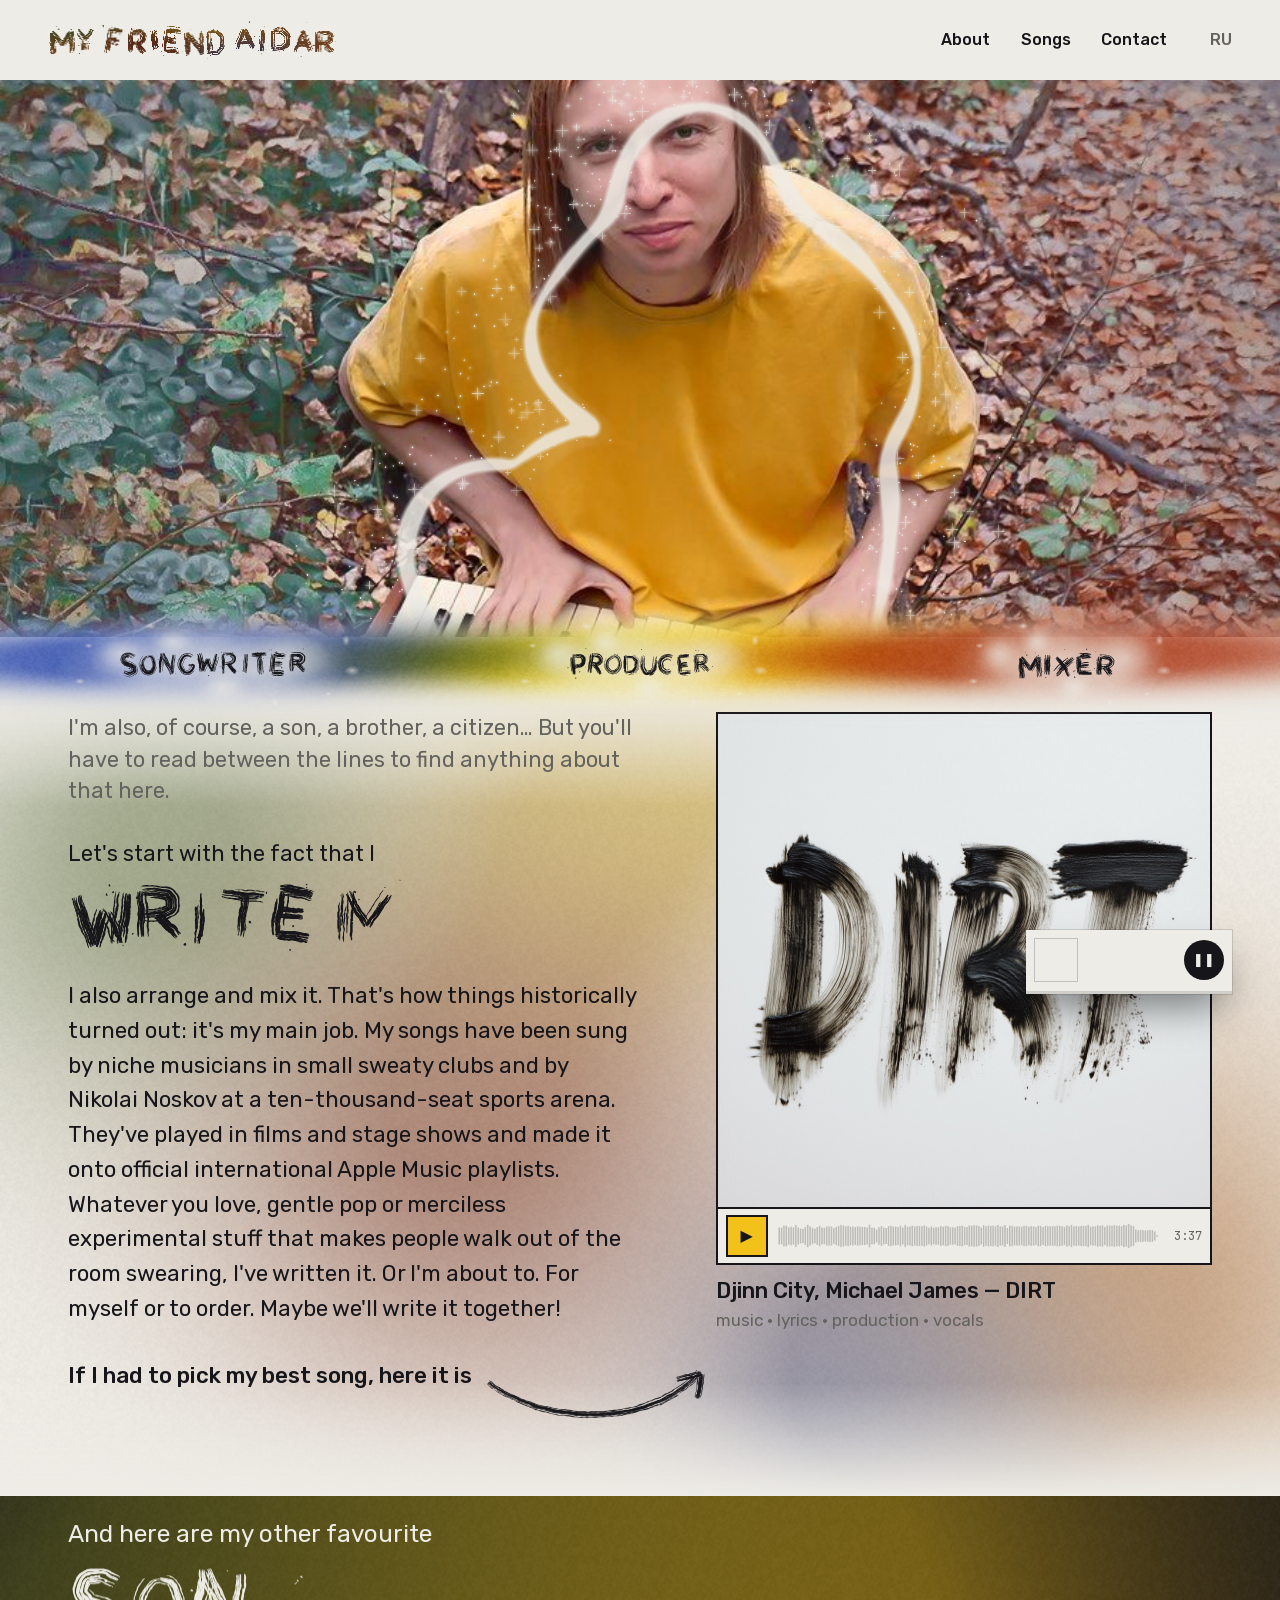
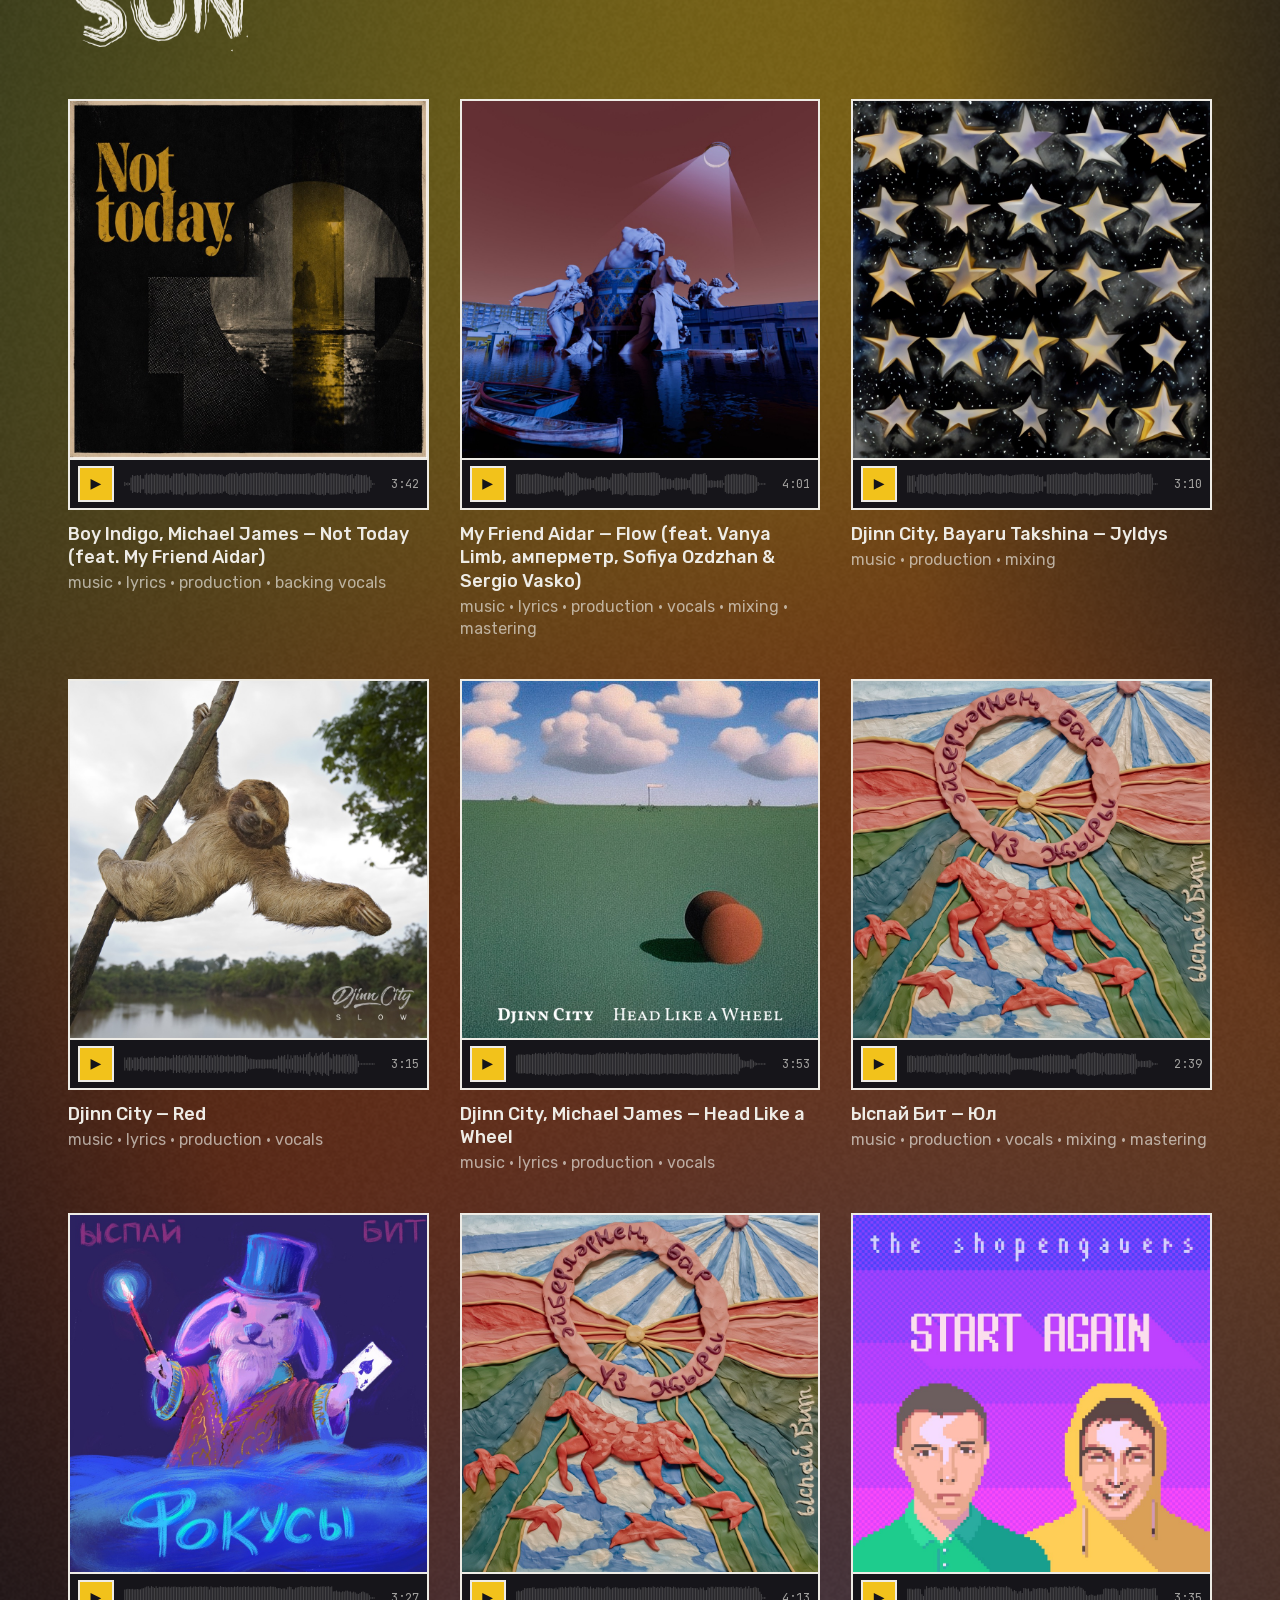
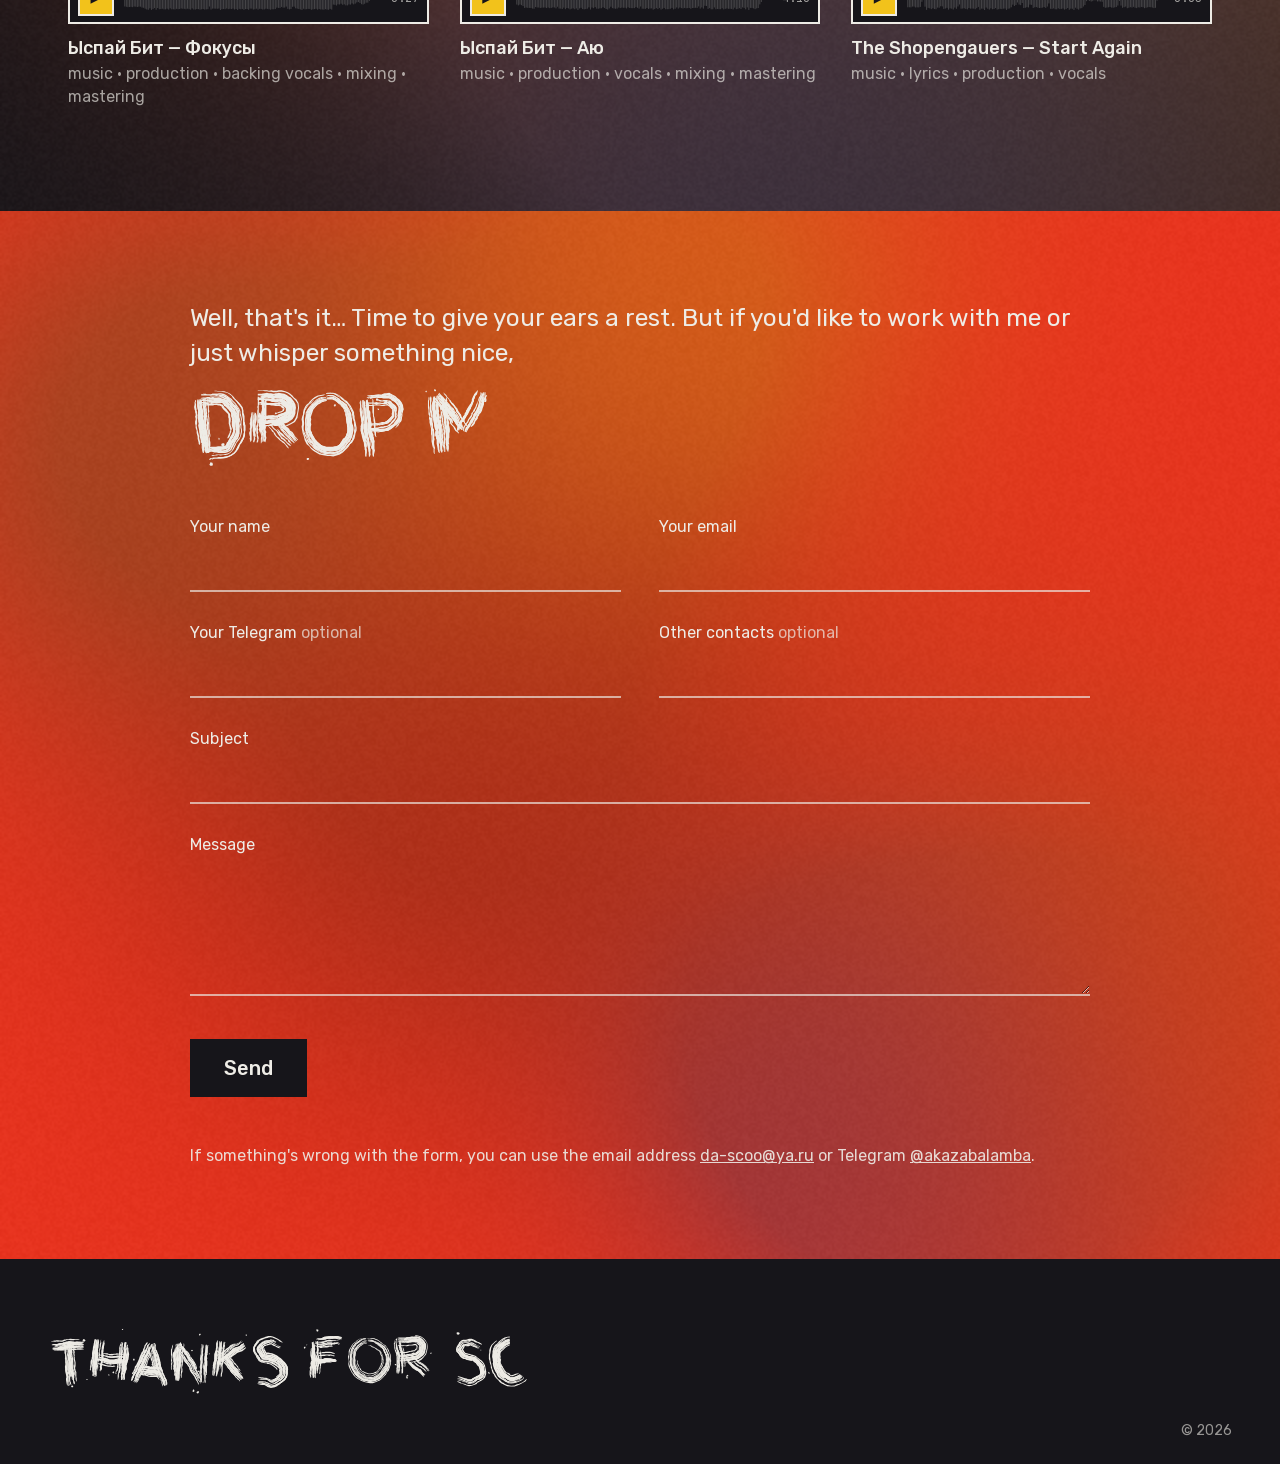
==== en/index.html @ 755331b3 "Вторая версия в корне, первая удалена; /v2/ переадресует" ====
<!doctype html>
<html lang="en">
<head>
<meta charset="utf-8">
<meta name="viewport" content="width=device-width, initial-scale=1, viewport-fit=cover">
<title>My Friend Aidar — artist, producer, sound engineer</title>
<meta name="description" content="Aidar Khusnutdinov. My songs have sounded equally at home in small sweaty clubs and at a ten-thousand-seat sports arena.">
<meta name="theme-color" content="#EEECE6">
<meta property="og:type" content="website">
<meta property="og:title" content="My Friend Aidar">
<meta property="og:description" content="Artist, producer, sound engineer.">
<meta property="og:image" content="https://myfriendaidar.com/og.png">
<meta property="og:locale" content="en_US">
<meta name="twitter:card" content="summary_large_image">
<link rel="stylesheet" href="../fonts/fonts.css?v=18101200">
<link rel="stylesheet" href="../v2.css?v=18101200">
<link rel="icon" href="../favicon.svg" type="image/svg+xml">
<link rel="alternate" hreflang="ru" href="https://myfriendaidar.com/">
<link rel="alternate" hreflang="en" href="https://myfriendaidar.com/en/">
<script>document.documentElement.classList.add('js')</script>
</head>
<body>

<!-- 1. Первый экран виден сразу: имя → фото → «Пишу песни · Аранжирую · Свожу»
     тушью на полях штриховки. Имя — мазки, сквозь которые светится живой градиент. -->
<h1 class="name" id="top" style="--nameAR:1408 / 195" data-name-brush="../brush/en/name.json"><img src="../img/en/name.svg" alt="My Friend Aidar" width="1408" height="195"></h1>

<figure class="hero" data-hero>
  <picture>
    <source media="(max-width:640px)" srcset="../img/photo-mob.jpg?v=5">
    <img src="../img/photo.jpg?v=5" alt="Aidar Khusnutdinov" width="2000" height="870" data-photo>
  </picture>
  <!-- Белый контур вокруг человека — кривой, как обвёл ребёнок, с блёстками (tools/outline_photo.py). -->
  <div class="hero__line" aria-hidden="true"></div>
</figure>

<ul class="skills">
  <li class="skills__bg" aria-hidden="true"><canvas data-glow-skills></canvas></li>
  <li><span class="word"><img src="../img/en/skill-1.svg" alt="Songwriter"></span></li>
  <li><span class="word"><img src="../img/en/skill-2.svg" alt="Producer"></span></li>
  <li><span class="word"><img src="../img/en/skill-3.svg" alt="Mixer"></span></li>
</ul>

<!-- Шапка: большая полоса с именем при прокрутке сжимается в маленькую, потом буквы
     уходят влево, справа проявляется меню. Имя светится грязью. -->
<header class="bar" data-bar>
  <a class="bar__name" href="#top" aria-hidden="true" tabindex="-1" data-name><img src="../img/en/name.svg" alt=""></a>
  <nav class="bar__nav"><a href="#story">About</a><a href="#songs">Songs</a><a href="#write">Contact</a><a class="bar__lang" href="../" hreflang="ru" lang="ru">RU</a></nav>
</header>

<main id="main">

<!-- 2. Текст и лучшая песня рядом. Фон полосы — та же визуализация, что в комнате,
     но на бумаге: застывшая, оживает от любой песни. -->
<section class="story" id="story">
  <canvas class="story__glow" data-glow-best aria-hidden="true"></canvas>
  <div class="story__text">
    <p class="story__aside">I'm also, of course, a son, a brother, a citizen… But you'll have to read
      between the lines to find anything about that here.</p>
    <p class="story__lead">Let's start with the fact that I</p>
    <h2 class="story__h" data-brush="../brush/en/pishu.json"><img src="../img/en/pishu.svg" alt="write music"></h2>
    <p class="story__p" data-words>I also arrange and mix it. That's how things historically turned out: it's my main job.
      My songs have been sung by niche musicians in small sweaty clubs and by Nikolai Noskov at a
      ten-thousand-seat sports arena. They've played in films and stage shows and made it onto official
      international Apple Music playlists. Whatever you love, gentle pop or merciless experimental stuff
      that makes people walk out of the room swearing, I've written it. Or I'm about to. For myself or
      to order. Maybe we'll write it together!</p>
    <p class="story__to">If I had to pick my best song, here it is</p>
  </div>
  <!-- Стрелка кистью от конца фразы «…вот она» к песне, провисает под строкой. Место
       считает скрипт по концу фразы и краю обложки. На телефоне песня и так под фразой. -->
  <div class="story__arrow" data-brush="../brush/strelka.json" data-tail="2.2" data-arrow aria-hidden="true"><img src="../img/strelka.svg" alt=""></div>
  <div class="story__best">
    <ul class="best__list">
    <li class="card card--best" data-song="dirt" data-audio="../audio/dirt.mp3" data-cover="../covers/dirt-feat-michael-james.jpg">
      <span class="card__cover"><img src="../covers/dirt-feat-michael-james.jpg" alt="" loading="lazy"></span>
      <span class="strip"><button class="strip__play" type="button" aria-label="Listen: Djinn City, Michael James — DIRT">▶</button><svg class="strip__wave" data-wave preserveAspectRatio="none" aria-hidden="true"></svg><span class="strip__time" data-dur></span></span>
      <span class="card__name">Djinn City, Michael James — DIRT</span>
      <span class="card__role">music · lyrics · production · vocals</span>
    </li>
    </ul>
  </div>
</section>

<!-- 3. Комната прослушивания: сетка 3×3. Фон — визуализация из цветов обложки
     играющей песни: течёт под мелодию, раздувается на бочке; на паузе застывает.
     Вокруг играющей обложки — свечение её же цветов. -->
<section class="room" id="songs">
  <canvas class="room__glow" data-glow aria-hidden="true"></canvas>
  <div class="room__in">
    <p class="room__lead">And here are my other favourite</p>
    <h2 class="room__h" data-brush="../brush/en/pesni.json"><img src="../img/en/pesni.svg" alt="songs"></h2>
    <ul class="grid">
    <li class="card" data-song="not-today" data-audio="../audio/not-today.mp3" data-cover="../covers/not-today.jpg">
      <span class="card__cover"><img src="../covers/not-today.jpg" alt="" loading="lazy"></span>
      <span class="strip"><button class="strip__play" type="button" aria-label="Listen: Boy Indigo, Michael James — Not Today (feat. My Friend Aidar)">▶</button><svg class="strip__wave" data-wave preserveAspectRatio="none" aria-hidden="true"></svg><span class="strip__time" data-dur></span></span>
      <span class="card__name">Boy Indigo, Michael James — Not Today (feat. My Friend Aidar)</span>
      <span class="card__role">music · lyrics · production · backing vocals</span>
    </li>
    <li class="card" data-song="flow" data-audio="../audio/flow.mp3" data-cover="../covers/flow.jpg">
      <span class="card__cover"><img src="../covers/flow.jpg" alt="" loading="lazy"></span>
      <span class="strip"><button class="strip__play" type="button" aria-label="Listen: My Friend Aidar — Flow (feat. Vanya Limb, амперметр, Sofiya Ozdzhan &amp; Sergio Vasko)">▶</button><svg class="strip__wave" data-wave preserveAspectRatio="none" aria-hidden="true"></svg><span class="strip__time" data-dur></span></span>
      <span class="card__name">My Friend Aidar — Flow (feat. Vanya Limb, амперметр, Sofiya Ozdzhan &amp; Sergio Vasko)</span>
      <span class="card__role">music · lyrics · production · vocals · mixing · mastering</span>
    </li>
    <li class="card" data-song="jyldys" data-audio="../audio/jyldys.mp3" data-cover="../covers/jyldys.jpg">
      <span class="card__cover"><img src="../covers/jyldys.jpg" alt="" loading="lazy"></span>
      <span class="strip"><button class="strip__play" type="button" aria-label="Listen: Djinn City, Bayaru Takshina — Jyldys">▶</button><svg class="strip__wave" data-wave preserveAspectRatio="none" aria-hidden="true"></svg><span class="strip__time" data-dur></span></span>
      <span class="card__name">Djinn City, Bayaru Takshina — Jyldys</span>
      <span class="card__role">music · production · mixing</span>
    </li>
    <li class="card" data-song="red" data-audio="../audio/red.mp3" data-cover="../covers/slow.jpg">
      <span class="card__cover"><img src="../covers/slow.jpg" alt="" loading="lazy"></span>
      <span class="strip"><button class="strip__play" type="button" aria-label="Listen: Djinn City — Red">▶</button><svg class="strip__wave" data-wave preserveAspectRatio="none" aria-hidden="true"></svg><span class="strip__time" data-dur></span></span>
      <span class="card__name">Djinn City — Red</span>
      <span class="card__role">music · lyrics · production · vocals</span>
    </li>
    <li class="card" data-song="head-like-a-wheel" data-audio="../audio/head-like-a-wheel.mp3" data-cover="../covers/head-like-a-wheel-feat-michael-james.jpg">
      <span class="card__cover"><img src="../covers/head-like-a-wheel-feat-michael-james.jpg" alt="" loading="lazy"></span>
      <span class="strip"><button class="strip__play" type="button" aria-label="Listen: Djinn City, Michael James — Head Like a Wheel">▶</button><svg class="strip__wave" data-wave preserveAspectRatio="none" aria-hidden="true"></svg><span class="strip__time" data-dur></span></span>
      <span class="card__name">Djinn City, Michael James — Head Like a Wheel</span>
      <span class="card__role">music · lyrics · production · vocals</span>
    </li>
    <li class="card" data-song="yul" data-audio="../audio/yul.mp3" data-cover="../covers/eyberlernen-bar-uz-jyry.jpg">
      <span class="card__cover"><img src="../covers/eyberlernen-bar-uz-jyry.jpg" alt="" loading="lazy"></span>
      <span class="strip"><button class="strip__play" type="button" aria-label="Listen: Ыспай Бит — Юл">▶</button><svg class="strip__wave" data-wave preserveAspectRatio="none" aria-hidden="true"></svg><span class="strip__time" data-dur></span></span>
      <span class="card__name">Ыспай Бит — Юл</span>
      <span class="card__role">music · production · vocals · mixing · mastering</span>
    </li>
    <li class="card" data-song="fokusy" data-audio="../audio/fokusy.mp3" data-cover="../covers/fokusy.jpg">
      <span class="card__cover"><img src="../covers/fokusy.jpg" alt="" loading="lazy"></span>
      <span class="strip"><button class="strip__play" type="button" aria-label="Listen: Ыспай Бит — Фокусы">▶</button><svg class="strip__wave" data-wave preserveAspectRatio="none" aria-hidden="true"></svg><span class="strip__time" data-dur></span></span>
      <span class="card__name">Ыспай Бит — Фокусы</span>
      <span class="card__role">music · production · backing vocals · mixing · mastering</span>
    </li>
    <li class="card" data-song="ayu" data-audio="../audio/ayu.mp3" data-cover="../covers/eyberlernen-bar-uz-jyry.jpg">
      <span class="card__cover"><img src="../covers/eyberlernen-bar-uz-jyry.jpg" alt="" loading="lazy"></span>
      <span class="strip"><button class="strip__play" type="button" aria-label="Listen: Ыспай Бит — Аю">▶</button><svg class="strip__wave" data-wave preserveAspectRatio="none" aria-hidden="true"></svg><span class="strip__time" data-dur></span></span>
      <span class="card__name">Ыспай Бит — Аю</span>
      <span class="card__role">music · production · vocals · mixing · mastering</span>
    </li>
    <li class="card" data-song="start-again" data-audio="../audio/start-again.mp3" data-cover="../covers/start-again.jpg">
      <span class="card__cover"><img src="../covers/start-again.jpg" alt="" loading="lazy"></span>
      <span class="strip"><button class="strip__play" type="button" aria-label="Listen: The Shopengauers — Start Again">▶</button><svg class="strip__wave" data-wave preserveAspectRatio="none" aria-hidden="true"></svg><span class="strip__time" data-dur></span></span>
      <span class="card__name">The Shopengauers — Start Again</span>
      <span class="card__role">music · lyrics · production · vocals</span>
    </li>
    </ul>
  </div>
</section>

<!-- 4. Письмо. Фон — та же визуализация на красном: застывшая, оживает с музыкой. -->
<section class="write" id="write">
  <canvas class="write__glow" data-glow-write aria-hidden="true"></canvas>
  <p class="write__lead">Well, that's it… Time to give your ears a rest. But if you'd like to work with me or just
    whisper something nice,</p>
  <h2 class="write__h" data-brush="../brush/en/napishite.json"><img src="../img/en/napishite.svg" alt="Drop me a line"></h2>

  <form class="form" action="https://formsubmit.co/ajax/36f7e7436ccb0e58b3352c905df5de21" method="post" data-form novalidate>
    <label class="f"><span class="f__l">Your name</span>
      <input class="f__i" type="text" name="name" required autocomplete="name"></label>
    <label class="f"><span class="f__l">Your email</span>
      <input class="f__i" type="email" name="email" required autocomplete="email"></label>
    <label class="f"><span class="f__l">Your Telegram <i>optional</i></span>
      <input class="f__i" type="text" name="telegram"></label>
    <label class="f"><span class="f__l">Other contacts <i>optional</i></span>
      <input class="f__i" type="text" name="other"></label>
    <label class="f f--wide"><span class="f__l">Subject</span>
      <input class="f__i" type="text" name="subject" required></label>
    <label class="f f--wide"><span class="f__l">Message</span>
      <textarea class="f__i f__t" name="message" rows="4" required></textarea></label>
    <input type="hidden" name="_subject">
    <input type="hidden" name="_template" value="table">
    <input class="hp" type="text" name="_honey" tabindex="-1" autocomplete="off" aria-hidden="true">
    <div class="form__end">
      <button class="btn" type="submit" data-submit>Send</button>
      <span class="form__note" data-note role="status"></span>
    </div>
  </form>

  <p class="write__fallback">If something's wrong with the form, you can use the email
    address <a data-mail>da-scoo (at) ya.ru</a> or Telegram
    <a href="https://t.me/akazabalamba">@akazabalamba</a>.</p>
</section>

<footer class="foot">
  <p class="foot__name" data-brush="../brush/en/spasibo.json"><img src="../img/en/spasibo.svg" alt="Thanks for scrolling all the way!"></p>
  <p class="foot__row">© <span data-year>2026</span></p>
</footer>

</main>

<!-- Мини-плеер: держит песню, пока листаешь. -->
<div class="mini" data-mini aria-live="polite">
  <img class="mini__cover" data-mini-cover alt="">
  <span class="mini__t" data-mini-title></span>
  <canvas class="mini__eq" data-mini-eq aria-hidden="true"></canvas>
  <button class="mini__btn" type="button" data-mini-btn aria-label="Pause">❚❚</button>
  <span class="mini__bar"><span data-mini-bar></span></span>
</div>

<script src="../vendor/gsap.min.js"></script>
<script src="../vendor/ScrollTrigger.min.js"></script>
<script src="../waves.js?v=14040000"></script>
<script src="../v2.js?v=18101200"></script>
</body>
</html>
---- fonts/fonts.css ----
@font-face {
  font-family: 'Rubik';
  font-style: normal;
  font-weight: 400;
  font-display: swap;
  src: url(rubik-400-cyr.woff2) format('woff2');
  unicode-range: U+0301, U+0400-045F, U+0490-0491, U+04B0-04B1, U+2116;
}
@font-face {
  font-family: 'Rubik';
  font-style: normal;
  font-weight: 400;
  font-display: swap;
  src: url(rubik-400-lat.woff2) format('woff2');
  unicode-range: U+0000-00FF, U+0131, U+0152-0153, U+02BB-02BC, U+02C6, U+02DA, U+02DC, U+0304, U+0308, U+0329, U+2000-206F, U+20AC, U+2122, U+2191, U+2193, U+2212, U+2215, U+FEFF, U+FFFD;
}
@font-face {
  font-family: 'Rubik';
  font-style: normal;
  font-weight: 500;
  font-display: swap;
  src: url(rubik-500-cyr.woff2) format('woff2');
  unicode-range: U+0301, U+0400-045F, U+0490-0491, U+04B0-04B1, U+2116;
}
@font-face {
  font-family: 'Rubik';
  font-style: normal;
  font-weight: 500;
  font-display: swap;
  src: url(rubik-500-lat.woff2) format('woff2');
  unicode-range: U+0000-00FF, U+0131, U+0152-0153, U+02BB-02BC, U+02C6, U+02DA, U+02DC, U+0304, U+0308, U+0329, U+2000-206F, U+20AC, U+2122, U+2191, U+2193, U+2212, U+2215, U+FEFF, U+FFFD;
}
@font-face {
  font-family: 'Rubik';
  font-style: normal;
  font-weight: 600;
  font-display: swap;
  src: url(rubik-600-cyr.woff2) format('woff2');
  unicode-range: U+0301, U+0400-045F, U+0490-0491, U+04B0-04B1, U+2116;
}
@font-face {
  font-family: 'Rubik';
  font-style: normal;
  font-weight: 600;
  font-display: swap;
  src: url(rubik-600-lat.woff2) format('woff2');
  unicode-range: U+0000-00FF, U+0131, U+0152-0153, U+02BB-02BC, U+02C6, U+02DA, U+02DC, U+0304, U+0308, U+0329, U+2000-206F, U+20AC, U+2122, U+2191, U+2193, U+2212, U+2215, U+FEFF, U+FFFD;
}
@font-face{font-family:'JetBrains Mono';font-style:normal;font-weight:400;font-display:swap;src:url(jetbrains-400-cyr.woff2) format('woff2');unicode-range:U+0301, U+0400-045F, U+0490-0491, U+04B0-04B1, U+2116}
@font-face{font-family:'JetBrains Mono';font-style:normal;font-weight:400;font-display:swap;src:url(jetbrains-400-lat.woff2) format('woff2');unicode-range:U+0000-00FF, U+0131, U+0152-0153, U+02BB-02BC, U+02C6, U+02DA, U+02DC, U+0304, U+0308, U+0329, U+2000-206F, U+20AC, U+2122, U+2191, U+2193, U+2212, U+2215, U+FEFF, U+FFFD}
@font-face{font-family:'JetBrains Mono';font-style:normal;font-weight:600;font-display:swap;src:url(jetbrains-600-cyr.woff2) format('woff2');unicode-range:U+0301, U+0400-045F, U+0490-0491, U+04B0-04B1, U+2116}
@font-face{font-family:'JetBrains Mono';font-style:normal;font-weight:600;font-display:swap;src:url(jetbrains-600-lat.woff2) format('woff2');unicode-range:U+0000-00FF, U+0131, U+0152-0153, U+02BB-02BC, U+02C6, U+02DA, U+02DC, U+0304, U+0308, U+0329, U+2000-206F, U+20AC, U+2122, U+2191, U+2193, U+2212, U+2215, U+FEFF, U+FFFD}
---- v2.css ----
/* Айдар Хуснутдинов — вторая версия.
   Первый экран как в основной версии, виден сразу. Дальше текст и лучшая песня
   рядом: пока читаешь, DIRT перед глазами. Потом «комната прослушивания» — сетка 3×3,
   за которой дышит живой градиент из цветов обложки. Тот же градиент светится сквозь
   мазки имени.
   Крупные надписи пишет кисть Shygyrt, остальное — Rubik. */

:root{
  --ink:#16151A; --paper:#EEECE6; --dim:#64625E; --line:#D2CEC4;
  --red:#E8331F; --blue:#1F3BE8; --yellow:#F2C21B;
  --f-text:'Rubik', system-ui, -apple-system, sans-serif;
  --f-mono:'JetBrains Mono', ui-monospace, monospace;
  --gut:clamp(18px,4vw,48px);
  --barH:80px; --navW:340px;   /* место под меню вместе с переключателем языка */
  --wide:1240px;
  --ease:cubic-bezier(.2,.8,.2,1);
}

*,*::before,*::after{ box-sizing:border-box }
html{ -webkit-text-size-adjust:100%; scroll-behavior:smooth; scroll-padding-top:64px }
body{
  margin:0; background:var(--paper); color:var(--ink);
  font:400 20px/1.6 var(--f-text);
  overflow-x:hidden;
}
img{ max-width:100%; display:block }
a{ color:inherit }
button{ font:inherit; color:inherit }
::selection{ background:var(--yellow); color:var(--ink) }
:focus-visible{ outline:3px solid var(--blue); outline-offset:2px }

/* ---------- Надписи кистью ---------- */
/* Картинка держит место, пока кисть не начала писать на холсте. */
[data-brush]{ margin:0 }
[data-brush] canvas{ display:block; height:auto }
.js [data-brush]:not(.is-img) > img{ visibility:hidden }

/* ---------- 1. Имя ---------- */
/* h1 держит место под шапку; имя в шапке рисует JS ровно поверх него */
.name{ margin:0; height:var(--barH); padding:0 var(--gut); display:flex; align-items:center }
.name img, .name canvas{ display:block; height:auto; width:min(calc(var(--barH) * .5 * var(--nameAR, 1791 / 186)), calc(100vw - 2 * var(--gut) - var(--navW))) }

/* ---------- 2. Фото и кисть ---------- */
.hero{ margin:0; position:relative; overflow:hidden }
.hero img{ width:100%; height:min(70vh,43.48vw); object-fit:cover; object-position:center 30% }   /* как в основной версии */
/* Контур: бумага сайта, видна только сквозь маску-линию. Маска кадрируется так же, как фото (cover, center 30%). */
.hero__line{ position:absolute; inset:0; width:100%; height:100%; pointer-events:none; background:var(--paper);
  -webkit-mask:url(img/outline.png?v=5) center 30% / cover no-repeat; mask:url(img/outline.png?v=5) center 30% / cover no-repeat }

/* ---------- 3. Что я делаю: слова тушью на полях штриховки ---------- */
/* Под словами три размытые объёмные кляксы своих цветов (тушь, жёлтый, красный),
   наползают друг на друга; текут под музыку и застывают в тишине (JS). */
.skills{
  list-style:none; display:flex; flex-wrap:wrap; gap:0; padding:0;
  /* слова под фото, полоса красок над ними заходит на низ снимка */
  margin:calc(-.5 * clamp(24px,2.6vw,38px) + 14px) 0 0;
  text-align:center; position:relative; z-index:2; isolation:isolate;
}
.skills li{ flex:1 1 0; min-width:0; position:relative; z-index:1; display:flex; justify-content:center; padding:clamp(8px,1vw,14px) clamp(8px,1.2vw,16px) }
.skills li.skills__bg{ position:absolute; inset:-48px 0; z-index:0; padding:0; flex:none }   /* холст с запасом: мягкий край капель не обрезается */
.skills__bg canvas{ display:block; width:100%; height:100% }
.word{ display:block; position:relative; padding:.5em 1.6em; margin:-.5em -1.6em }
/* Под словом — расчищенная клякса: несколько мягких комков разного размера и брызги
   вокруг. Комки (::before) и брызги (::after) дышат с разным периодом, поэтому
   форма всё время чуть перетекает. Только transform — работает видеокарта.
   У каждого слова клякса своя: развёрнута и растянута по-другому. */
.word::before, .word::after{ content:""; position:absolute; z-index:-1; pointer-events:none }
.word::before{
  inset:-1.4em -2em;   /* с запасом: комки затухают внутри, срезов нет */
  background:
    radial-gradient(ellipse 30% 46% at 32% 54%, rgba(238,236,230,.62) 0%, rgba(238,236,230,.42) 35%, rgba(238,236,230,.16) 65%, rgba(238,236,230,0) 100%),
    radial-gradient(ellipse 28% 52% at 48% 46%, rgba(238,236,230,.62) 0%, rgba(238,236,230,.42) 35%, rgba(238,236,230,.16) 65%, rgba(238,236,230,0) 100%),
    radial-gradient(ellipse 26% 44% at 63% 57%, rgba(238,236,230,.62) 0%, rgba(238,236,230,.42) 35%, rgba(238,236,230,.16) 65%, rgba(238,236,230,0) 100%),
    radial-gradient(ellipse 18% 36% at 74% 45%, rgba(238,236,230,.62) 0%, rgba(238,236,230,.42) 35%, rgba(238,236,230,.16) 65%, rgba(238,236,230,0) 100%),
    radial-gradient(ellipse 10% 22% at 22% 41%, rgba(238,236,230,.62) 0%, rgba(238,236,230,.42) 35%, rgba(238,236,230,.16) 65%, rgba(238,236,230,0) 100%),
    radial-gradient(ellipse 9% 18% at 53% 72%, rgba(238,236,230,.62) 0%, rgba(238,236,230,.42) 35%, rgba(238,236,230,.16) 65%, rgba(238,236,230,0) 100%),
    radial-gradient(ellipse 8% 16% at 38% 30%, rgba(238,236,230,.62) 0%, rgba(238,236,230,.42) 35%, rgba(238,236,230,.16) 65%, rgba(238,236,230,0) 100%);
  animation:breathe 6s ease-in-out infinite alternate;
}
.word::after{
  inset:-.9em -1.1em;
  /* брызги — неровные овалы с мягким краем, не идеальные кружки */
  background:
    radial-gradient(ellipse 5px 3px at 5% 70%, rgba(238,236,230,.6), rgba(238,236,230,.25) 55%, rgba(238,236,230,0) 100%),
    radial-gradient(ellipse 4px 6px at 95% 24%, rgba(238,236,230,.6), rgba(238,236,230,.25) 55%, rgba(238,236,230,0) 100%),
    radial-gradient(ellipse 3px 2px at 89% 84%, rgba(238,236,230,.6), rgba(238,236,230,.25) 55%, rgba(238,236,230,0) 100%),
    radial-gradient(ellipse 6px 3.5px at 29% 8%, rgba(238,236,230,.6), rgba(238,236,230,.25) 55%, rgba(238,236,230,0) 100%),
    radial-gradient(ellipse 3px 4.5px at 71% 94%, rgba(238,236,230,.6), rgba(238,236,230,.25) 55%, rgba(238,236,230,0) 100%),
    radial-gradient(ellipse 8px 5px at 97% 58%, rgba(238,236,230,.6), rgba(238,236,230,.25) 55%, rgba(238,236,230,0) 100%),
    radial-gradient(ellipse 4px 2.5px at 8% 30%, rgba(238,236,230,.6), rgba(238,236,230,.25) 55%, rgba(238,236,230,0) 100%);
  animation:drift 11s ease-in-out infinite alternate;
}
.skills li:nth-child(1) .word::before, .skills li:nth-child(1) .word::after{ --flip:1; --tilt:-2deg }
.skills li:nth-child(2) .word::before, .skills li:nth-child(2) .word::after{ --flip:-1; --tilt:3deg }
.skills li:nth-child(3) .word::before, .skills li:nth-child(3) .word::after{ --flip:1; --tilt:6deg }
.skills li:nth-child(2) .word::before{ animation-duration:7.3s; animation-delay:-3s }
.skills li:nth-child(3) .word::before{ animation-duration:8.6s; animation-delay:-6s }
.skills li:nth-child(2) .word::after{ animation-duration:13s; animation-delay:-5s }
.skills li:nth-child(3) .word::after{ animation-duration:15s; animation-delay:-9s }
@keyframes breathe{
  0%  { transform:scale(calc(var(--flip,1) * .92),.86) rotate(calc(var(--tilt,0deg) - 3deg)) }
  50% { transform:scale(calc(var(--flip,1) * 1.03),1.12) rotate(calc(var(--tilt,0deg) + 1deg)) }
  100%{ transform:scale(calc(var(--flip,1) * 1.12),.98) rotate(calc(var(--tilt,0deg) + 3deg)) }
}
@keyframes drift{
  0%  { transform:scale(calc(var(--flip,1) * .94),.9) rotate(var(--tilt,0deg)) translateX(-2%) }
  100%{ transform:scale(calc(var(--flip,1) * 1.08),1.1) rotate(calc(var(--tilt,0deg) - 4deg)) translateX(2%) }
}
.word img{ height:clamp(24px,2.6vw,38px); width:auto; max-width:100% }
/* Слова проявляются мягко, по очереди. */
.js .word img{ animation:wordIn 1.6s var(--ease) both }
.skills li:nth-child(2) .word img{ animation-delay:.35s }
.skills li:nth-child(3) .word img{ animation-delay:.7s }
@keyframes wordIn{ from{ opacity:0; filter:blur(4px) } to{ opacity:1; filter:none } }


/* ---------- Шапка: имя слева, меню справа — сразу, без анимации ---------- */
.bar{
  position:fixed; inset:0 0 auto; z-index:90; height:var(--barH);
  display:flex; align-items:center; justify-content:flex-end; padding:0 var(--gut);
  background:var(--paper); transition:box-shadow .4s;
}
.bar.is-small{ box-shadow:0 1px 0 #16151A14, 0 8px 20px -14px #16151A55 }
/* Имя в шапке ставит JS ровно на место h1. */
.bar__name{ position:absolute; left:0; top:0; transform-origin:0 0; will-change:transform }
.bar__name img{ display:block; width:100%; height:auto }
.bar__name.is-letters img{ display:none }
.bar__name canvas{ position:absolute; display:block }
.js .name img{ visibility:hidden }
.bar__nav{ display:flex; gap:clamp(14px,2.4vw,32px); font-size:16px; font-weight:500; position:relative }
/* Меню проявляется справа, когда буквы дошли до угла. */
/* Слово проступает из размытия, буквы съезжаются к своему месту. */
.bar.menu .bar__nav a{ opacity:1; filter:none; letter-spacing:0; pointer-events:auto;
  transition:opacity 1.1s ease, filter 1.3s var(--ease), letter-spacing 1.4s var(--ease), background-size .3s var(--ease) }
.bar.menu .bar__nav a:nth-child(2){ transition-delay:.25s }
.bar.menu .bar__nav a:nth-child(3){ transition-delay:.5s }
.bar.menu .bar__nav a:nth-child(4){ transition-delay:.75s }
/* Переключатель языка — тише меню и чуть в стороне. */
.bar__lang{ color:var(--dim); margin-left:clamp(0px,1vw,12px) }
.bar__nav a{ text-decoration:none; padding:6px 0; background:linear-gradient(var(--red),var(--red)) 0 100% / 0 2px no-repeat; transition:background-size .3s var(--ease) }
.bar__nav a:hover{ background-size:100% 2px }

/* ---------- 4. Текст и лучшая песня рядом ---------- */
.story{
  max-width:var(--wide); margin:0 auto;
  padding:clamp(14px,1.5vw,22px) var(--gut) clamp(60px,8vw,110px);
  display:grid; grid-template-columns:minmax(0,1.15fr) minmax(0,1fr); gap:clamp(30px,6vw,90px);
  align-items:end;
}
.story__aside{ margin:0 0 1.4em; color:var(--dim); font-size:clamp(19px,1.7vw,22px); line-height:1.45 }
.story__lead{ margin:0 0 .2em; font-size:clamp(19px,1.7vw,22px) }
.story__h{ margin:0 0 .8em }
.story__h img, .story__h canvas{ width:min(100%,520px); height:auto }
.story__p{ margin:0 0 1.4em; font-size:clamp(20px,1.75vw,24px); line-height:1.55 }
.story__to{ margin:0; font-size:clamp(20px,1.75vw,24px); font-weight:500 }
.story__best{ position:sticky; bottom:clamp(20px,4vh,40px); align-self:end; isolation:isolate }
.best__list{ list-style:none; margin:0; padding:0 }
/* Стрелка кистью от конца фразы к песне. Левый край, ширину и высоту ставит скрипт. */
.story__arrow{ position:absolute; left:0; top:0; width:0; pointer-events:none; z-index:1 }
.story__arrow img, .story__arrow canvas{ display:block; width:100%; height:auto }
/* Когда играет DIRT, оживает вся полоса экрана: живой градиент во всю ширину окна,
   сверху и снизу растворяется в бумаге. */
.story{ position:relative; isolation:isolate }
.story__glow{
  position:absolute; top:0; bottom:0; left:50%; width:100vw; height:100%; margin-left:-50vw; z-index:-1;
  pointer-events:none;
  -webkit-mask-image:linear-gradient(transparent, #000 14%, #000 86%, transparent);
          mask-image:linear-gradient(transparent, #000 14%, #000 86%, transparent);
}

/* ---------- Карточка песни: обложка + полоска-плеер + подписи ---------- */
.card{ display:block; position:relative; isolation:isolate }
/* Свечение играющей обложки — её же цвета, размытые. Не пульсирует: музыку и так видно по фону. */
.card::before{
  content:""; position:absolute; left:0; right:0; top:0; aspect-ratio:1; z-index:-1;
  background:var(--cov) center / cover no-repeat; filter:blur(48px) saturate(1.7);
  opacity:0; transform:scale(.9); transition:opacity .8s, transform .8s var(--ease);
  pointer-events:none;
}
.card.is-play::before{ opacity:.75; transform:scale(1.08) }
.card__cover{ display:block; position:relative; aspect-ratio:1; border:2px solid var(--ink); background:#E3E0D7; overflow:hidden }

.card__cover img{ width:100%; height:100%; object-fit:cover; transition:transform .5s var(--ease) }
.card:hover .card__cover img{ transform:scale(1.03) }
.strip{
  display:flex; align-items:center; gap:10px; margin-bottom:12px;
  border:2px solid var(--ink); border-top:0; padding:6px 8px; background:var(--paper);
}
.strip__play{
  width:36px; height:36px; flex:0 0 auto; padding:0;
  border:2px solid var(--ink); background:var(--yellow); color:var(--ink);
  font:14px/1 var(--f-text); cursor:pointer;
}
.strip__play:hover, .is-play .strip__play{ background:var(--red); color:var(--paper) }
.strip__wave{ flex:1; height:24px; cursor:pointer; min-width:0 }
.strip__wave rect{ fill:var(--ink) }
.strip__wave .base rect{ opacity:.22 }
.strip__wave .played rect{ fill:var(--red) }
.strip__time{ font:400 12px/1 var(--f-mono); color:var(--dim); min-width:34px; text-align:right; font-variant-numeric:tabular-nums }
.card__name{ display:block; font-size:clamp(17px,1.4vw,19px); font-weight:500; line-height:1.3 }
.card__role{ display:block; margin-top:4px; font-size:16px; line-height:1.4; color:var(--dim) }
.card--best .card__name{ font-size:clamp(19px,1.7vw,23px) }
.card--best .card__role{ font-size:17px }
.card--best .strip__play{ width:42px; height:42px; font-size:16px }

/* ---------- 5. Комната прослушивания ---------- */
.room{ position:relative; background:var(--ink); color:var(--paper); overflow:hidden }
.room__glow{ position:absolute; inset:0; width:100%; height:100%; pointer-events:none }
.room__in{
  position:relative; max-width:var(--wide); margin:0 auto;
  padding:clamp(14px,1.5vw,22px) var(--gut) clamp(60px,8vw,110px);
}
.room__lead{ margin:0 0 .1em; font-size:clamp(20px,1.9vw,26px) }
.room__h{ margin:0 0 clamp(26px,3.4vw,46px) }
.room__h img, .room__h canvas{ width:clamp(180px,24vw,330px); height:auto }
.grid{
  list-style:none; margin:0; padding:0;
  display:grid; grid-template-columns:repeat(3,minmax(0,1fr)); gap:clamp(26px,3vw,44px) clamp(18px,2.4vw,34px);
}
.room .card__cover{ border-color:var(--paper) }
.room .strip{ background:var(--ink); border-color:var(--paper) }
.room .strip__play{ border-color:var(--paper) }
.room .strip__wave rect{ fill:var(--paper) }
.room .strip__wave .played rect{ fill:var(--yellow) }
.room .strip__time, .room .card__role{ color:#EEECE6a6 }

/* ---------- 6. Письмо ---------- */
.write{ position:relative; isolation:isolate; background:var(--red); color:var(--paper); padding:clamp(50px,7vw,96px) var(--gut) clamp(50px,7vw,90px) }
.write > *{ max-width:900px; margin-left:auto; margin-right:auto }
.write > .write__glow{ position:absolute; inset:0; width:100%; height:100%; max-width:none; z-index:-1; pointer-events:none }
.write__lead{ margin-top:0; margin-bottom:clamp(16px,2.4vw,28px); font-size:clamp(20px,1.9vw,26px); line-height:1.45 }
.write__lead{ margin-bottom:.15em }
.write__h{ margin-bottom:clamp(26px,3.4vw,46px) }
.write__h img, .write__h canvas{ width:min(100%,640px); height:auto }
.form{ display:grid; grid-template-columns:1fr 1fr; gap:clamp(18px,2.4vw,28px) clamp(20px,3vw,40px) }
.f{ display:block }
.f--wide{ grid-column:1 / -1 }
.f__l{ display:block; font-size:16px; margin-bottom:6px }
.f__l i{ font-style:normal; opacity:.7 }
.f__i{
  width:100%; border:0; border-bottom:2px solid #EEECE6aa; background:transparent; color:var(--paper);
  font:400 clamp(19px,1.8vw,22px)/1.3 var(--f-text); padding:6px 0 10px; border-radius:0;
}
.f__i:focus{ outline:none; border-bottom-color:var(--paper) }
.f__i.is-bad{ border-bottom-color:var(--yellow) }
.f__t{ resize:vertical; min-height:3.2em }
.hp{ position:absolute; left:-9999px }
.form__end{ grid-column:1 / -1; display:flex; align-items:center; gap:22px; flex-wrap:wrap; margin-top:6px }
.btn{
  border:2px solid var(--ink); cursor:pointer; background:var(--ink); color:var(--paper);
  font:500 20px/1 var(--f-text); padding:.85em 1.6em; transition:background .2s, color .2s;
}
.btn:hover{ background:var(--yellow); color:var(--ink) }
.btn:disabled{ opacity:.6 }
.form__note{ font-size:16px }
.form__note.is-err{ color:var(--yellow) }
.write__fallback{ margin-top:clamp(30px,3.6vw,50px); margin-bottom:0; font-size:16px; opacity:.9 }

/* ---------- Подвал ---------- */
.foot{ background:var(--ink); color:var(--paper); padding:clamp(40px,5vw,70px) var(--gut) 22px }
.foot__name{ margin:0 }
.foot__name img, .foot__name canvas{ width:100%; height:auto }
.foot__row{ margin:20px 0 0; text-align:right; font-size:14px; opacity:.6 }

/* ---------- Мини-плеер ---------- */
.mini{
  position:fixed; right:var(--gut); bottom:var(--gut); z-index:85;
  display:grid; grid-template-columns:44px minmax(0,1fr) 70px 40px; align-items:center; gap:0 12px;
  background:var(--paper); color:var(--ink); padding:8px 8px 12px; max-width:min(380px, calc(100vw - 2 * var(--gut)));
  box-shadow:0 20px 40px -10px #0008, 0 0 0 1px #16151A22;
  transform:translateY(calc(100% + var(--gut) + 30px)); transition:transform .5s var(--ease);
}
.mini.on{ transform:none }
.mini__cover{ width:44px; height:44px; object-fit:cover }
.mini__t{ font-size:14px; font-weight:500; white-space:nowrap; overflow:hidden; text-overflow:ellipsis }
.mini__eq{ width:70px; height:30px }
.mini__btn{ width:40px; height:40px; border:0; border-radius:50%; background:var(--ink); color:var(--paper); cursor:pointer; font-size:13px }
.mini__bar{ position:absolute; left:0; right:0; bottom:0; height:14px; cursor:pointer; touch-action:none;   /* видно 3 px, ловит палец 14 */
  background:linear-gradient(#16151A22,#16151A22) bottom / 100% 3px no-repeat; transition:background-size .2s }
.mini__bar span{ position:absolute; left:0; bottom:0; height:3px; width:0; background:var(--red); transition:height .2s }
.mini__bar:hover{ background-size:100% 6px }
.mini__bar:hover span{ height:6px }
.strip__wave{ touch-action:none }

/* ---------- Планшет и телефон ---------- */
@media (max-width:900px){
  .story{ grid-template-columns:1fr; align-items:start }
  .story__best{ position:relative; max-width:480px }
  .story__arrow{ display:none }
  .grid{ grid-template-columns:repeat(2,minmax(0,1fr)) }
}
@media (max-width:640px){
  body{ font-size:18px }
  .hero img{ height:auto }
  .hero__line{ -webkit-mask-image:url(img/outline-mob.png?v=5); mask-image:url(img/outline-mob.png?v=5) }
  .skills li{ flex:1 1 100% }
  .word img{ height:24px }
  :root{ --barH:60px; --navW:235px }
  .bar__nav{ font-size:14px; gap:12px }
  .form{ grid-template-columns:1fr }
  .card__role{ font-size:15px }
}

@media (prefers-reduced-motion:reduce){
  *,*::before,*::after{ animation:none !important; transition-duration:.01ms !important }
}
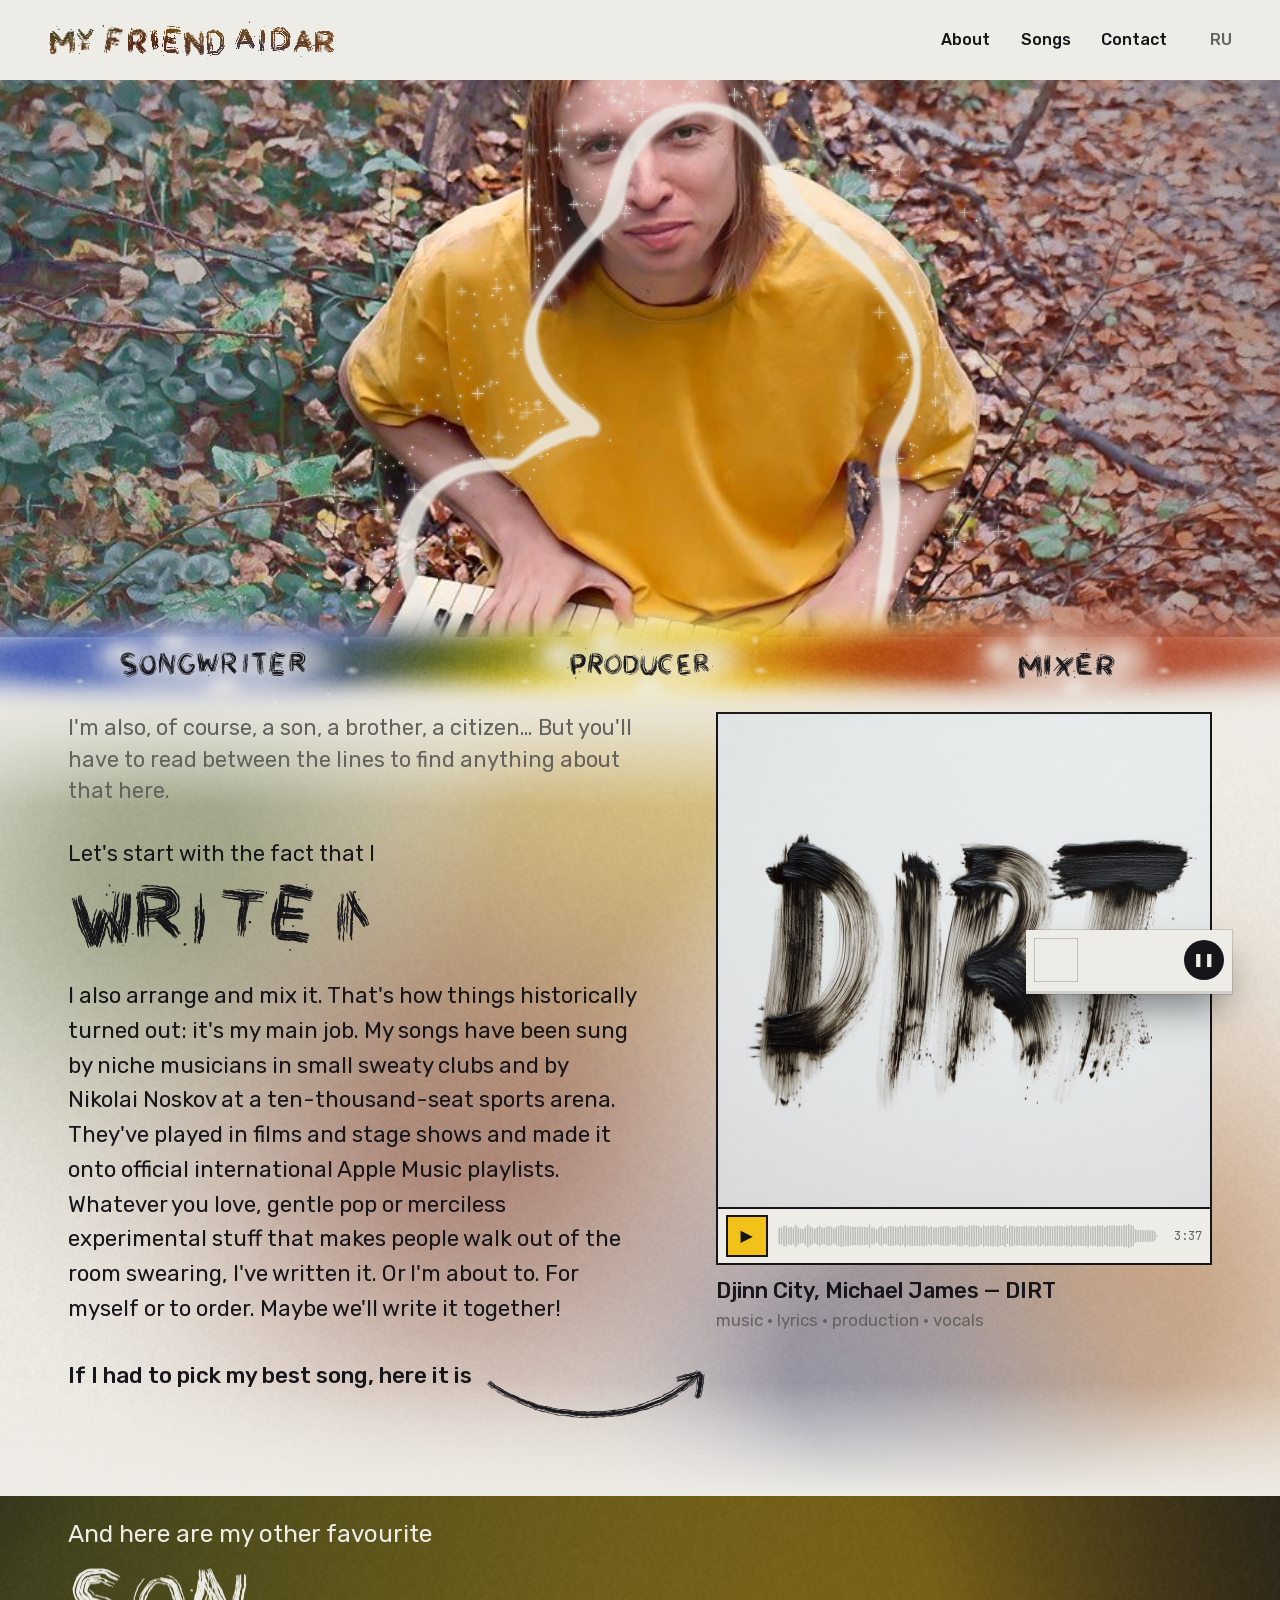
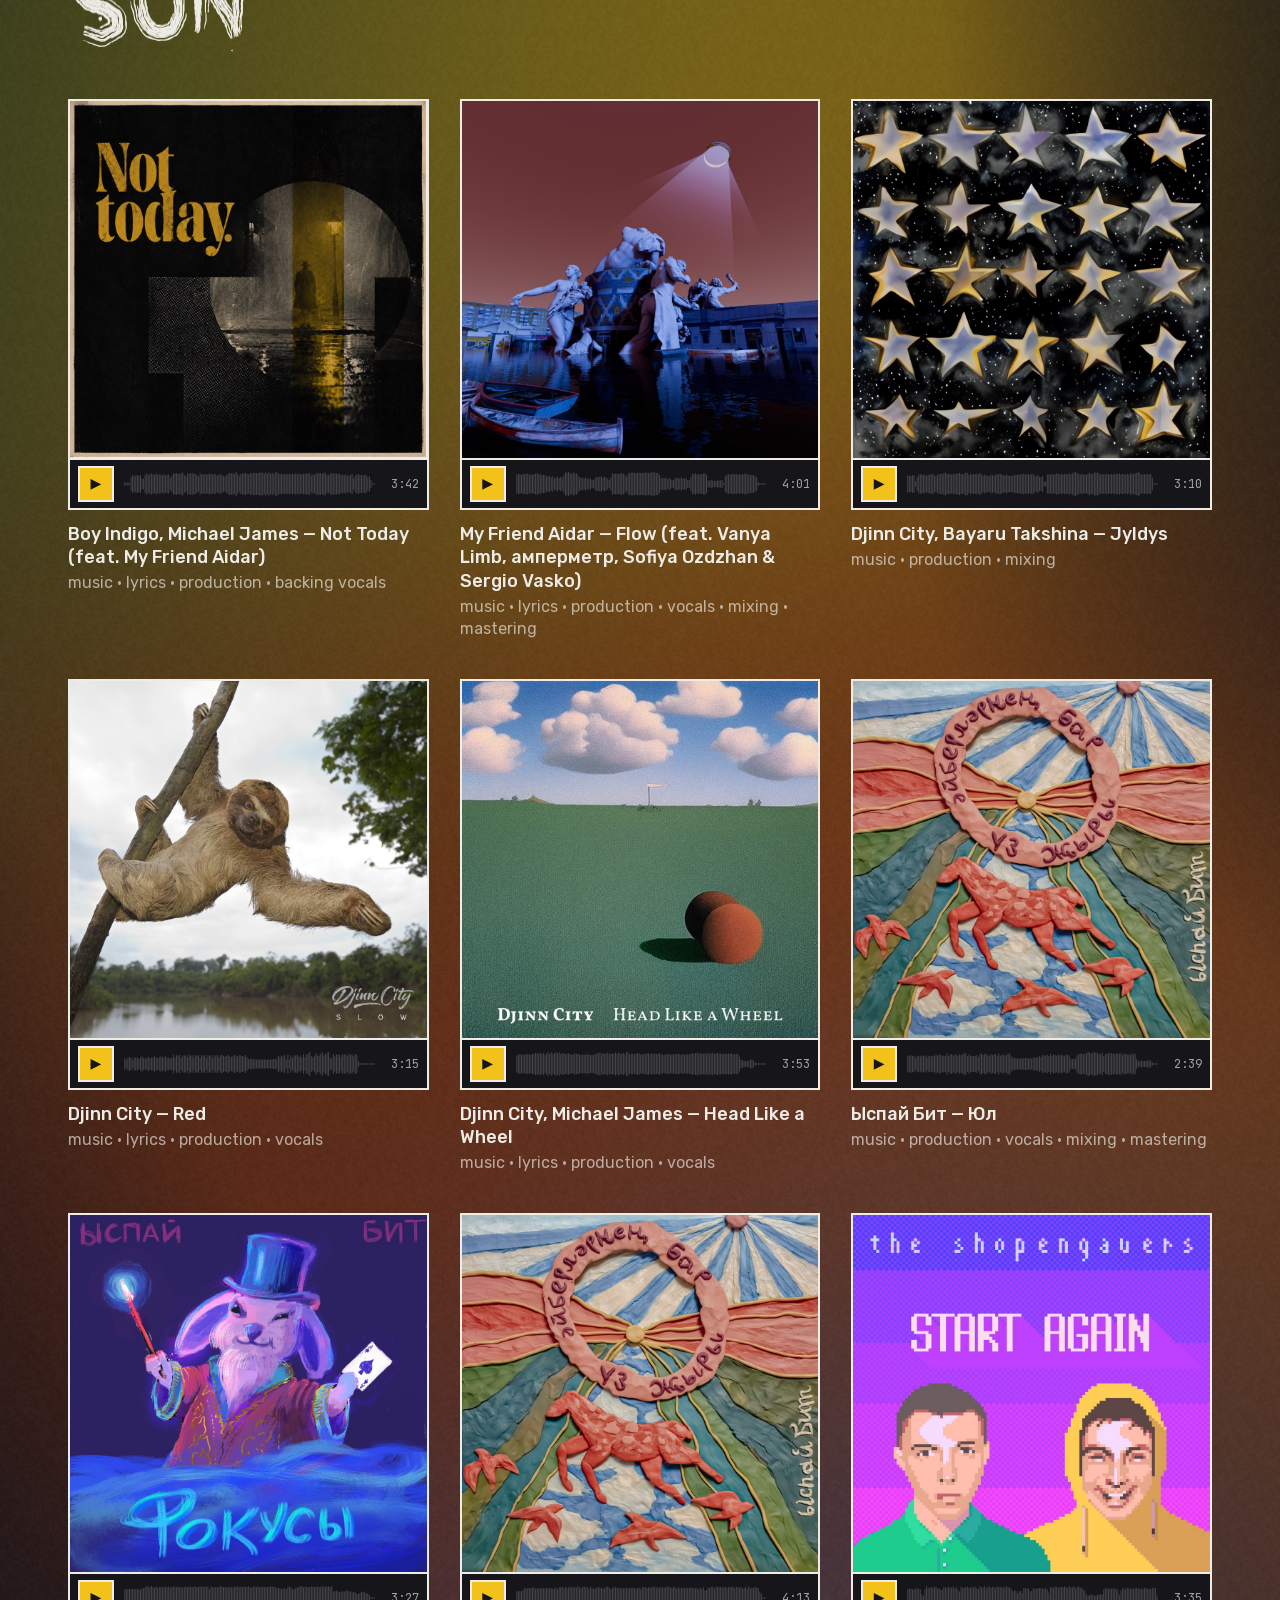
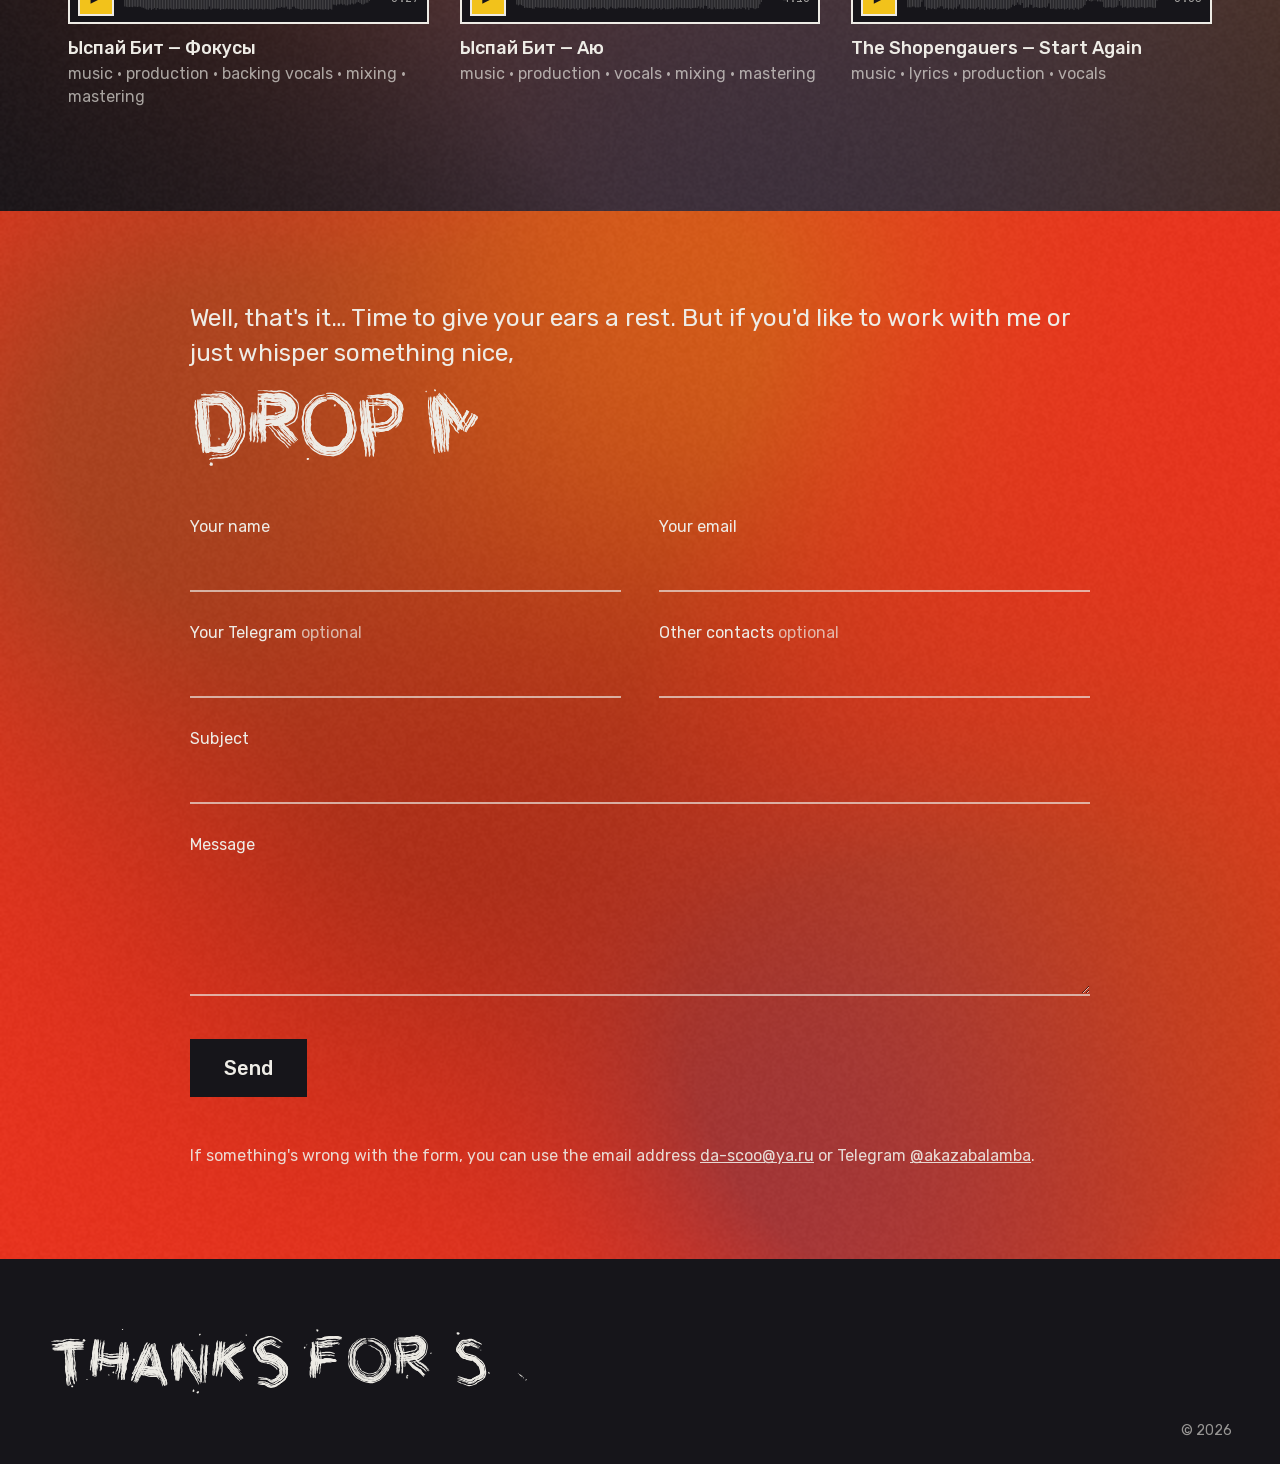
==== commit 5654dab3: "Новые картинки превью" ====
--- a/en/index.html
+++ b/en/index.html
@@ -9,7 +9,10 @@
 <meta property="og:type" content="website">
 <meta property="og:title" content="My Friend Aidar">
 <meta property="og:description" content="Artist, producer, sound engineer.">
-<meta property="og:image" content="https://myfriendaidar.com/og.png">
+<meta property="og:url" content="https://myfriendaidar.com/en/">
+<meta property="og:image" content="https://myfriendaidar.com/og-en.jpg">
+<meta property="og:image:width" content="1200">
+<meta property="og:image:height" content="630">
 <meta property="og:locale" content="en_US">
 <meta name="twitter:card" content="summary_large_image">
 <link rel="stylesheet" href="../fonts/fonts.css?v=18101200">
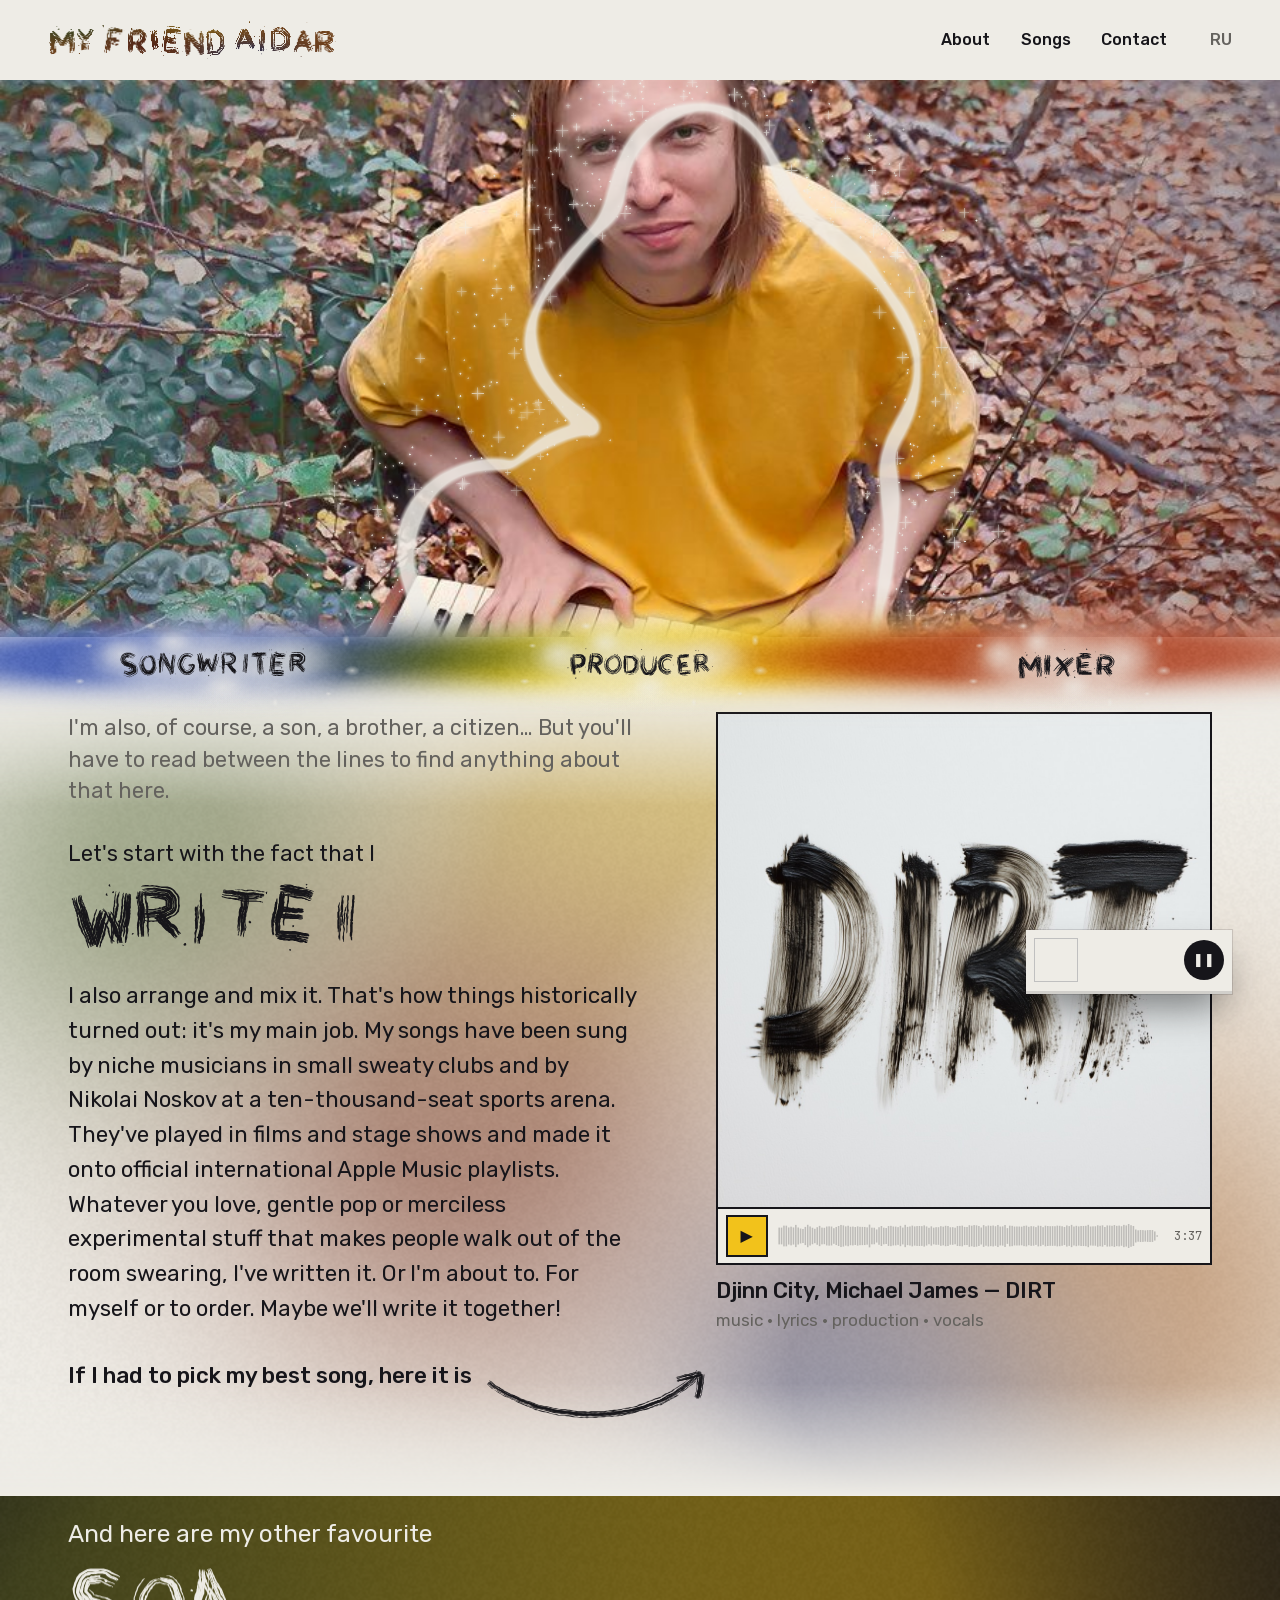
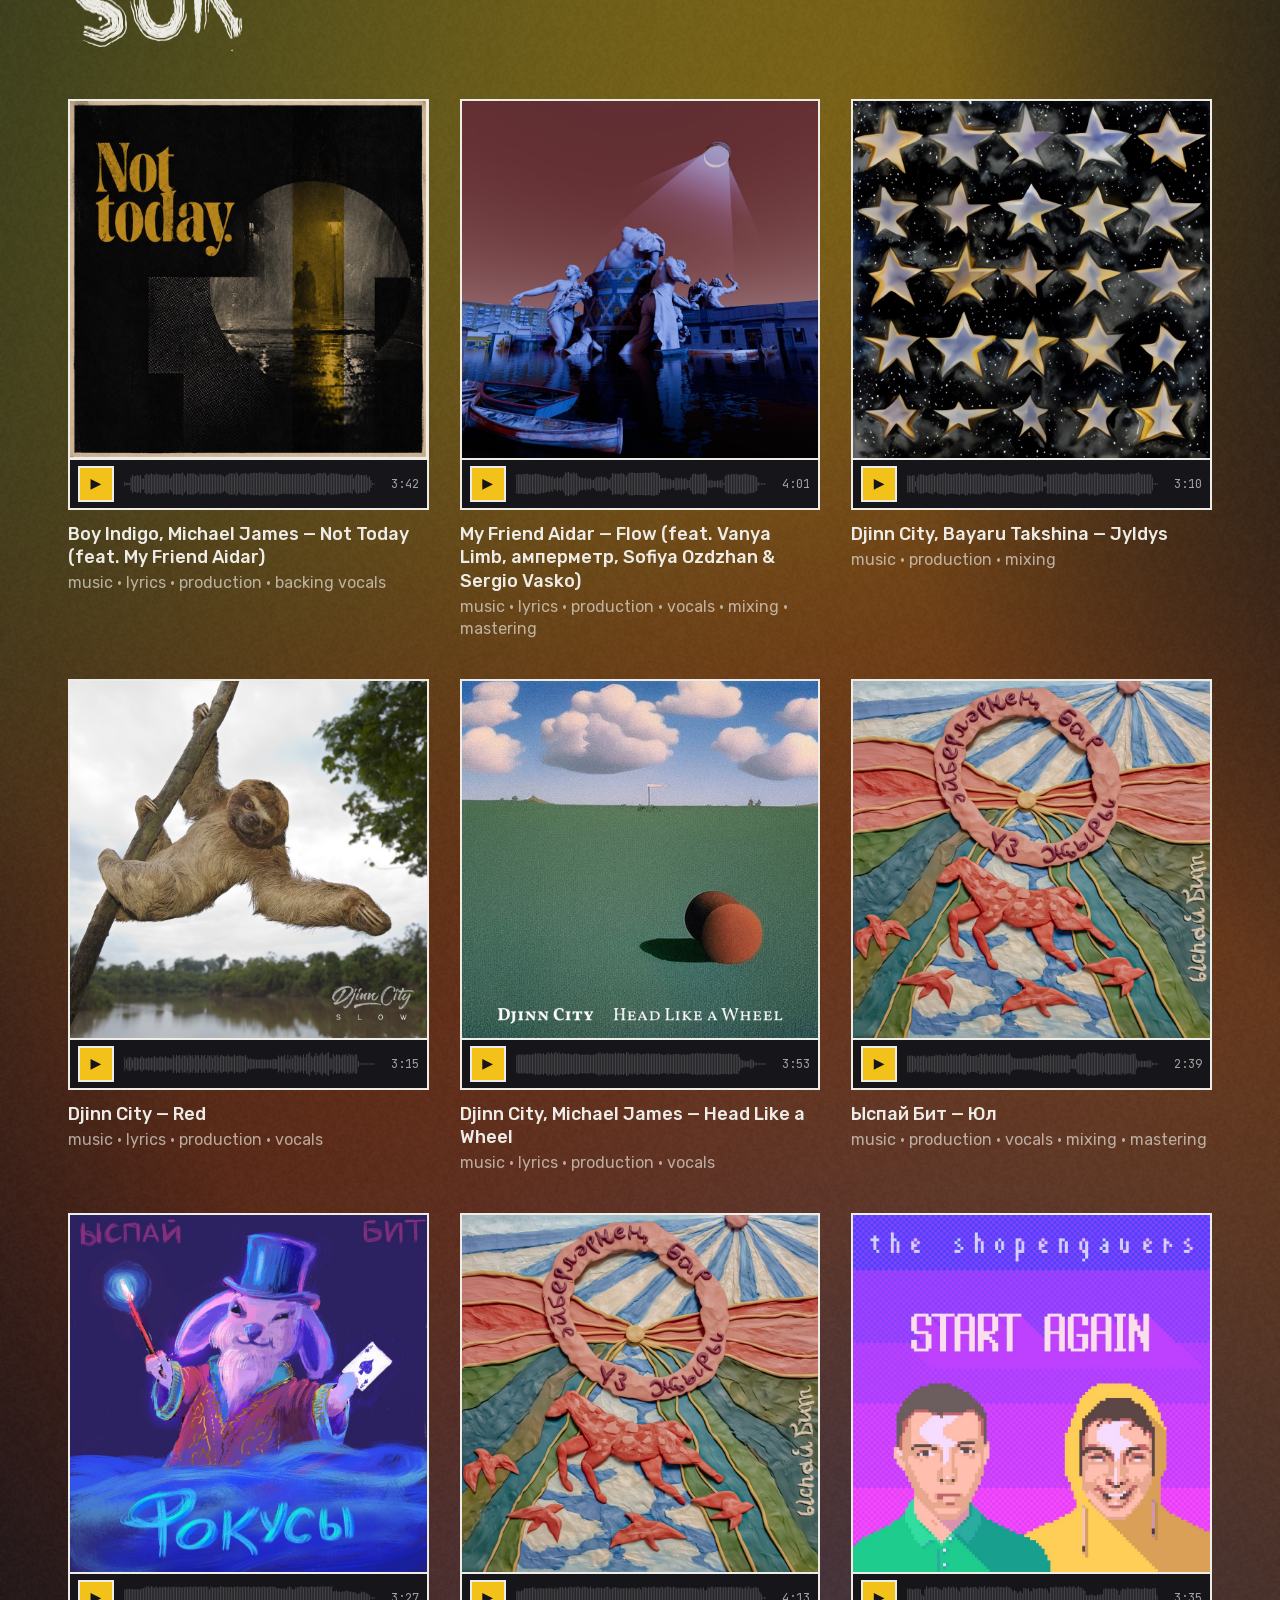
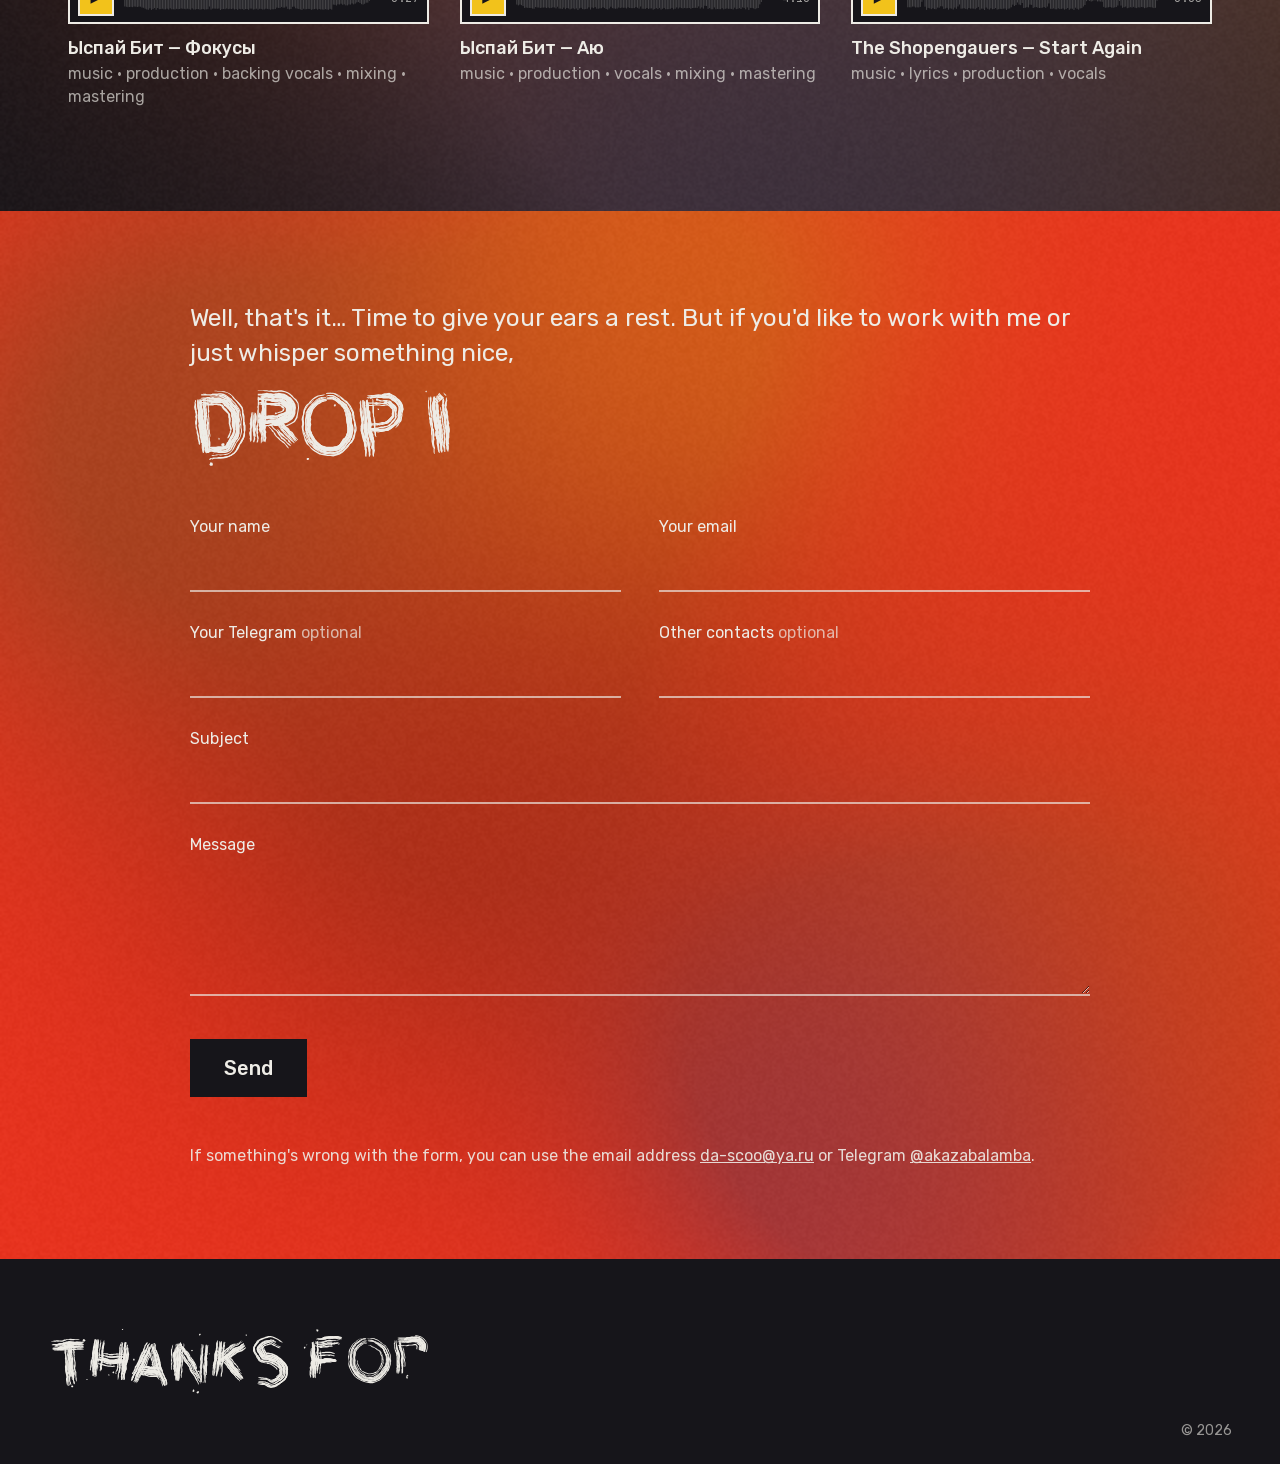
==== commit ba317cbc: "Превью ссылки резкое" ====
--- a/en/index.html
+++ b/en/index.html
@@ -11,8 +11,8 @@
 <meta property="og:description" content="Artist, producer, sound engineer.">
 <meta property="og:url" content="https://myfriendaidar.com/en/">
 <meta property="og:image" content="https://myfriendaidar.com/og-en.jpg">
-<meta property="og:image:width" content="1200">
-<meta property="og:image:height" content="630">
+<meta property="og:image:width" content="2400">
+<meta property="og:image:height" content="1260">
 <meta property="og:locale" content="en_US">
 <meta name="twitter:card" content="summary_large_image">
 <link rel="stylesheet" href="../fonts/fonts.css?v=18101200">
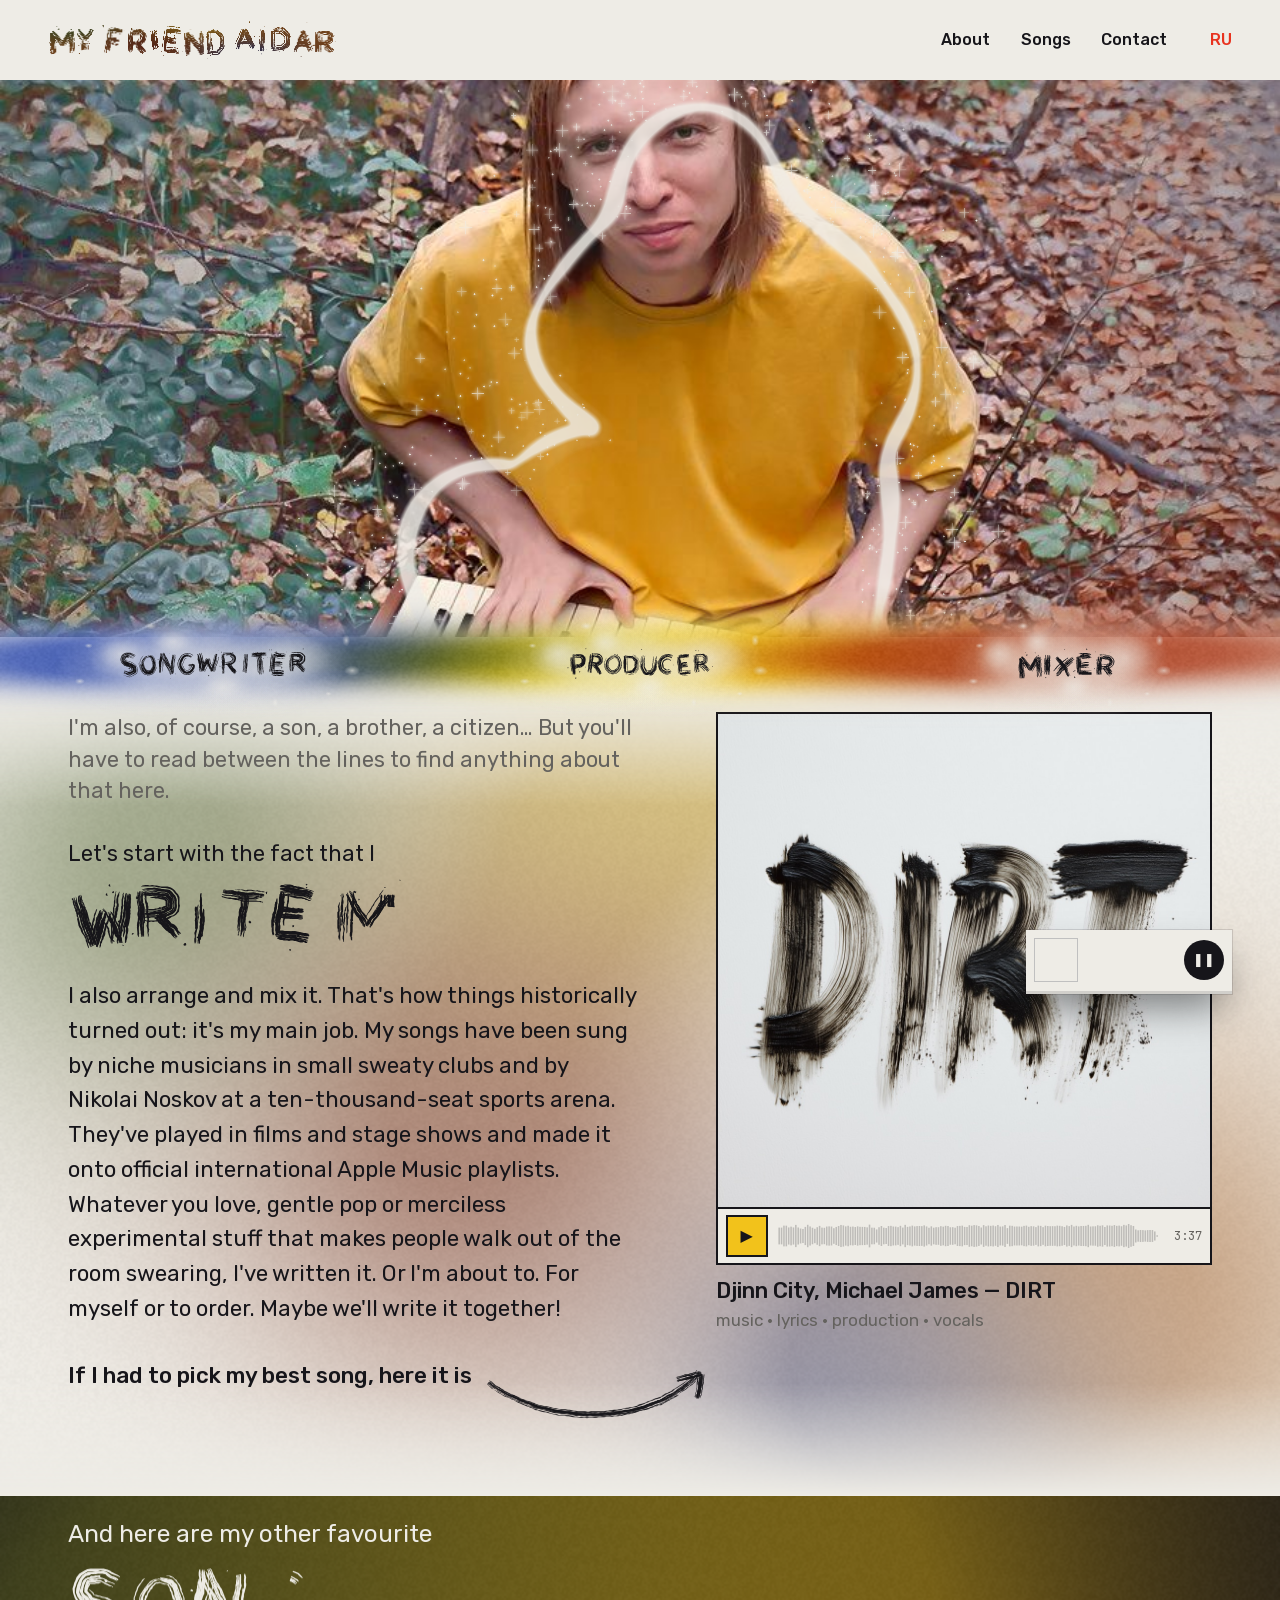
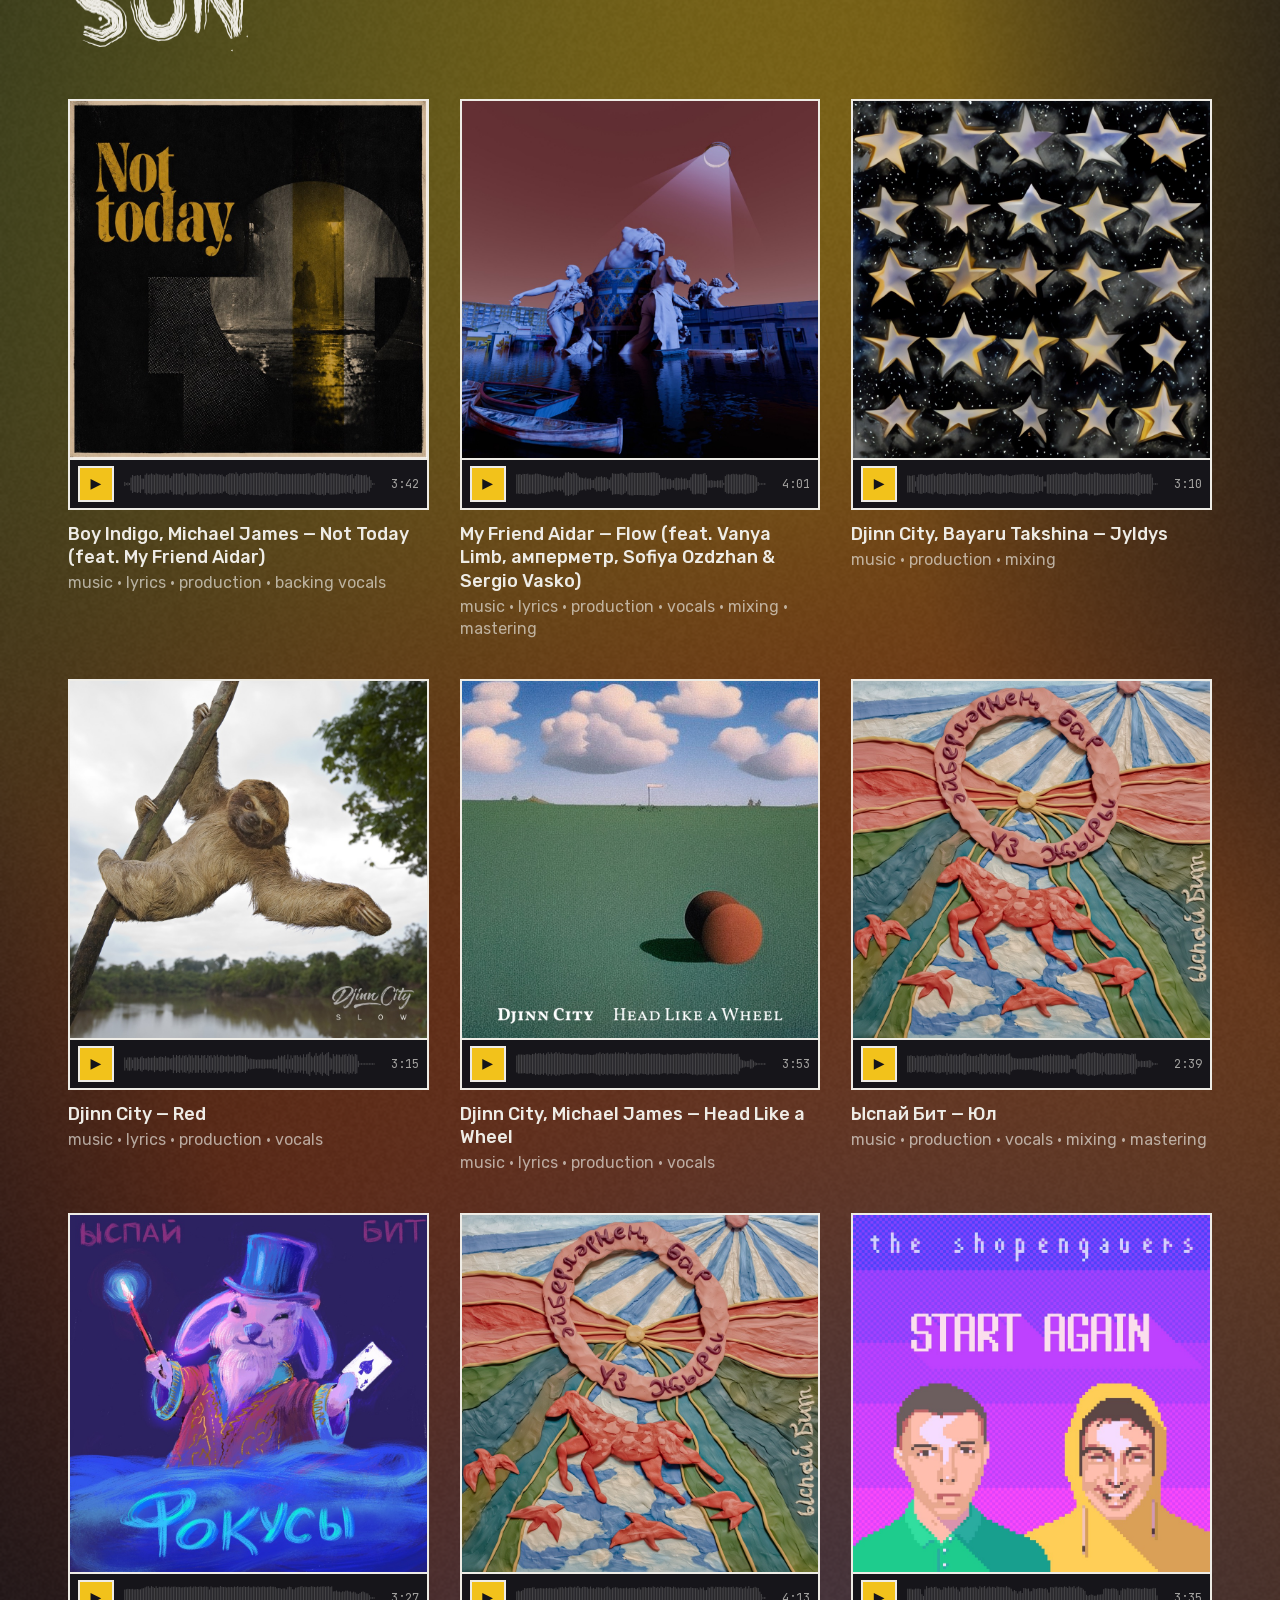
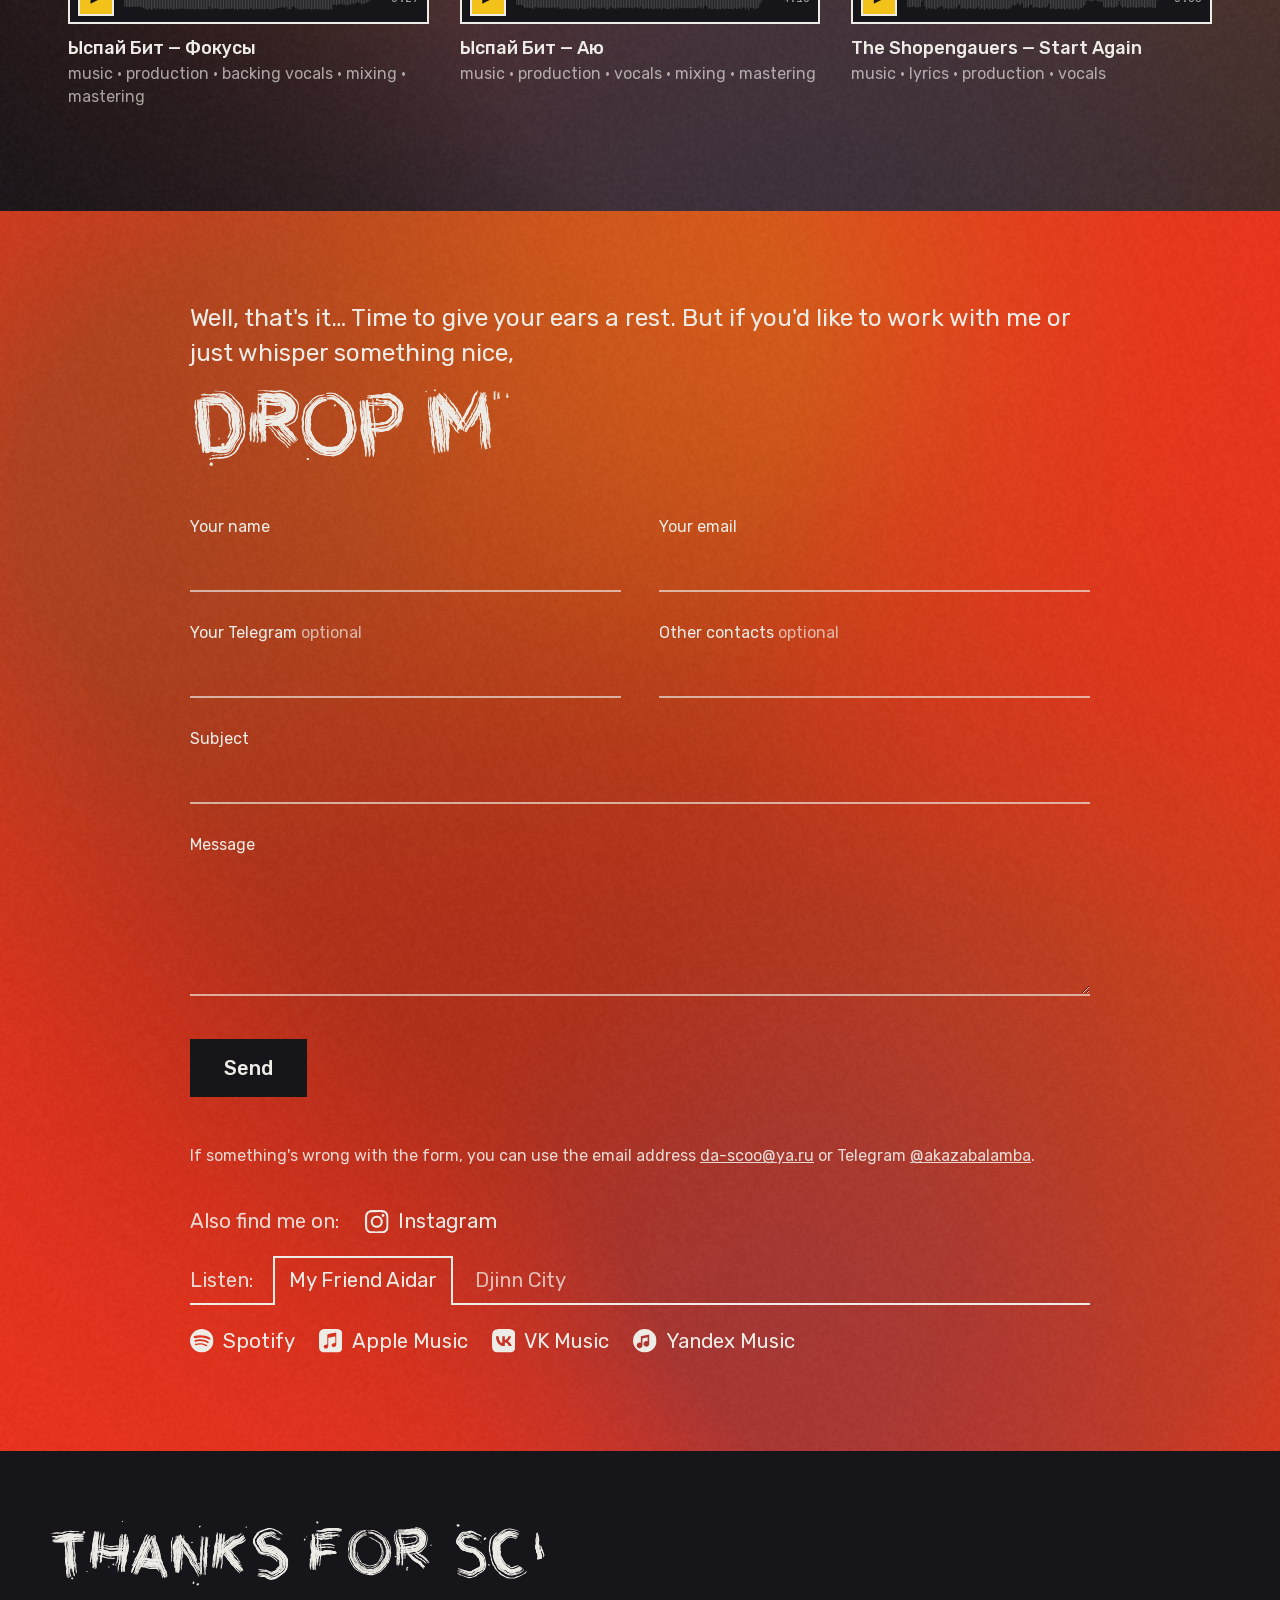
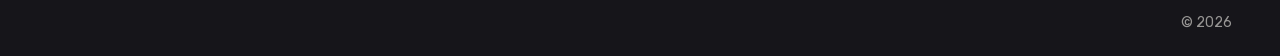
==== commit 5dd67a18: "Соцсети и стриминги, вкладки проектов, яркий EN" ====
--- a/en/index.html
+++ b/en/index.html
@@ -16,13 +16,23 @@
 <meta property="og:locale" content="en_US">
 <meta name="twitter:card" content="summary_large_image">
 <link rel="stylesheet" href="../fonts/fonts.css?v=18101200">
-<link rel="stylesheet" href="../v2.css?v=18101200">
+<link rel="stylesheet" href="../v2.css?v=20102400">
 <link rel="icon" href="../favicon.svg" type="image/svg+xml">
 <link rel="alternate" hreflang="ru" href="https://myfriendaidar.com/">
 <link rel="alternate" hreflang="en" href="https://myfriendaidar.com/en/">
 <script>document.documentElement.classList.add('js')</script>
 </head>
 <body>
+<!-- Значки соцсетей и стримингов (simple-icons, CC0). -->
+<svg width="0" height="0" style="position:absolute" aria-hidden="true">
+<symbol id="i-instagram" viewBox="0 0 24 24"><path d="M7.0301.084c-1.2768.0602-2.1487.264-2.911.5634-.7888.3075-1.4575.72-2.1228 1.3877-.6652.6677-1.075 1.3368-1.3802 2.127-.2954.7638-.4956 1.6365-.552 2.914-.0564 1.2775-.0689 1.6882-.0626 4.947.0062 3.2586.0206 3.6671.0825 4.9473.061 1.2765.264 2.1482.5635 2.9107.308.7889.72 1.4573 1.388 2.1228.6679.6655 1.3365 1.0743 2.1285 1.38.7632.295 1.6361.4961 2.9134.552 1.2773.056 1.6884.069 4.9462.0627 3.2578-.0062 3.668-.0207 4.9478-.0814 1.28-.0607 2.147-.2652 2.9098-.5633.7889-.3086 1.4578-.72 2.1228-1.3881.665-.6682 1.0745-1.3378 1.3795-2.1284.2957-.7632.4966-1.636.552-2.9124.056-1.2809.0692-1.6898.063-4.948-.0063-3.2583-.021-3.6668-.0817-4.9465-.0607-1.2797-.264-2.1487-.5633-2.9117-.3084-.7889-.72-1.4568-1.3876-2.1228C21.2982 1.33 20.628.9208 19.8378.6165 19.074.321 18.2017.1197 16.9244.0645 15.6471.0093 15.236-.005 11.977.0014 8.718.0076 8.31.0215 7.0301.0839m.1402 21.6932c-1.17-.0509-1.8053-.2453-2.2287-.408-.5606-.216-.96-.4771-1.3819-.895-.422-.4178-.6811-.8186-.9-1.378-.1644-.4234-.3624-1.058-.4171-2.228-.0595-1.2645-.072-1.6442-.079-4.848-.007-3.2037.0053-3.583.0607-4.848.05-1.169.2456-1.805.408-2.2282.216-.5613.4762-.96.895-1.3816.4188-.4217.8184-.6814 1.3783-.9003.423-.1651 1.0575-.3614 2.227-.4171 1.2655-.06 1.6447-.072 4.848-.079 3.2033-.007 3.5835.005 4.8495.0608 1.169.0508 1.8053.2445 2.228.408.5608.216.96.4754 1.3816.895.4217.4194.6816.8176.9005 1.3787.1653.4217.3617 1.056.4169 2.2263.0602 1.2655.0739 1.645.0796 4.848.0058 3.203-.0055 3.5834-.061 4.848-.051 1.17-.245 1.8055-.408 2.2294-.216.5604-.4763.96-.8954 1.3814-.419.4215-.8181.6811-1.3783.9-.4224.1649-1.0577.3617-2.2262.4174-1.2656.0595-1.6448.072-4.8493.079-3.2045.007-3.5825-.006-4.848-.0608M16.953 5.5864A1.44 1.44 0 1 0 18.39 4.144a1.44 1.44 0 0 0-1.437 1.4424M5.8385 12.012c.0067 3.4032 2.7706 6.1557 6.173 6.1493 3.4026-.0065 6.157-2.7701 6.1506-6.1733-.0065-3.4032-2.771-6.1565-6.174-6.1498-3.403.0067-6.156 2.771-6.1496 6.1738M8 12.0077a4 4 0 1 1 4.008 3.9921A3.9996 3.9996 0 0 1 8 12.0077"/></symbol>
+<symbol id="i-telegram" viewBox="0 0 24 24"><path d="M11.944 0A12 12 0 0 0 0 12a12 12 0 0 0 12 12 12 12 0 0 0 12-12A12 12 0 0 0 12 0a12 12 0 0 0-.056 0zm4.962 7.224c.1-.002.321.023.465.14a.506.506 0 0 1 .171.325c.016.093.036.306.02.472-.18 1.898-.962 6.502-1.36 8.627-.168.9-.499 1.201-.82 1.23-.696.065-1.225-.46-1.9-.902-1.056-.693-1.653-1.124-2.678-1.8-1.185-.78-.417-1.21.258-1.91.177-.184 3.247-2.977 3.307-3.23.007-.032.014-.15-.056-.212s-.174-.041-.249-.024c-.106.024-1.793 1.14-5.061 3.345-.48.33-.913.49-1.302.48-.428-.008-1.252-.241-1.865-.44-.752-.245-1.349-.374-1.297-.789.027-.216.325-.437.893-.663 3.498-1.524 5.83-2.529 6.998-3.014 3.332-1.386 4.025-1.627 4.476-1.635z"/></symbol>
+<symbol id="i-spotify" viewBox="0 0 24 24"><path d="M12 0C5.4 0 0 5.4 0 12s5.4 12 12 12 12-5.4 12-12S18.66 0 12 0zm5.521 17.34c-.24.359-.66.48-1.021.24-2.82-1.74-6.36-2.101-10.561-1.141-.418.122-.779-.179-.899-.539-.12-.421.18-.78.54-.9 4.56-1.021 8.52-.6 11.64 1.32.42.18.479.659.301 1.02zm1.44-3.3c-.301.42-.841.6-1.262.3-3.239-1.98-8.159-2.58-11.939-1.38-.479.12-1.02-.12-1.14-.6-.12-.48.12-1.021.6-1.141C9.6 9.9 15 10.561 18.72 12.84c.361.181.54.78.241 1.2zm.12-3.36C15.24 8.4 8.82 8.16 5.16 9.301c-.6.179-1.2-.181-1.38-.721-.18-.601.18-1.2.72-1.381 4.26-1.26 11.28-1.02 15.721 1.621.539.3.719 1.02.419 1.56-.299.421-1.02.599-1.559.3z"/></symbol>
+<symbol id="i-applemusic" viewBox="0 0 24 24"><path d="M23.994 6.124a9.23 9.23 0 00-.24-2.19c-.317-1.31-1.062-2.31-2.18-3.043a5.022 5.022 0 00-1.877-.726 10.496 10.496 0 00-1.564-.15c-.04-.003-.083-.01-.124-.013H5.986c-.152.01-.303.017-.455.026-.747.043-1.49.123-2.193.4-1.336.53-2.3 1.452-2.865 2.78-.192.448-.292.925-.363 1.408-.056.392-.088.785-.1 1.18 0 .032-.007.062-.01.093v12.223c.01.14.017.283.027.424.05.815.154 1.624.497 2.373.65 1.42 1.738 2.353 3.234 2.801.42.127.856.187 1.293.228.555.053 1.11.06 1.667.06h11.03a12.5 12.5 0 001.57-.1c.822-.106 1.596-.35 2.295-.81a5.046 5.046 0 001.88-2.207c.186-.42.293-.87.37-1.324.113-.675.138-1.358.137-2.04-.002-3.8 0-7.595-.003-11.393zm-6.423 3.99v5.712c0 .417-.058.827-.244 1.206-.29.59-.76.962-1.388 1.14-.35.1-.706.157-1.07.173-.95.045-1.773-.6-1.943-1.536a1.88 1.88 0 011.038-2.022c.323-.16.67-.25 1.018-.324.378-.082.758-.153 1.134-.24.274-.063.457-.23.51-.516a.904.904 0 00.02-.193c0-1.815 0-3.63-.002-5.443a.725.725 0 00-.026-.185c-.04-.15-.15-.243-.304-.234-.16.01-.318.035-.475.066-.76.15-1.52.303-2.28.456l-2.325.47-1.374.278c-.016.003-.032.01-.048.013-.277.077-.377.203-.39.49-.002.042 0 .086 0 .13-.002 2.602 0 5.204-.003 7.805 0 .42-.047.836-.215 1.227-.278.64-.77 1.04-1.434 1.233-.35.1-.71.16-1.075.172-.96.036-1.755-.6-1.92-1.544-.14-.812.23-1.685 1.154-2.075.357-.15.73-.232 1.108-.31.287-.06.575-.116.86-.177.383-.083.583-.323.6-.714v-.15c0-2.96 0-5.922.002-8.882 0-.123.013-.25.042-.37.07-.285.273-.448.546-.518.255-.066.515-.112.774-.165.733-.15 1.466-.296 2.2-.444l2.27-.46c.67-.134 1.34-.27 2.01-.403.22-.043.442-.088.663-.106.31-.025.523.17.554.482.008.073.012.148.012.223.002 1.91.002 3.822 0 5.732z"/></symbol>
+<symbol id="i-vk" viewBox="0 0 24 24"><path d="m9.489.004.729-.003h3.564l.73.003.914.01.433.007.418.011.403.014.388.016.374.021.36.025.345.03.333.033c1.74.196 2.933.616 3.833 1.516.9.9 1.32 2.092 1.516 3.833l.034.333.029.346.025.36.02.373.025.588.012.41.013.644.009.915.004.98-.001 3.313-.003.73-.01.914-.007.433-.011.418-.014.403-.016.388-.021.374-.025.36-.03.345-.033.333c-.196 1.74-.616 2.933-1.516 3.833-.9.9-2.092 1.32-3.833 1.516l-.333.034-.346.029-.36.025-.373.02-.588.025-.41.012-.644.013-.915.009-.98.004-3.313-.001-.73-.003-.914-.01-.433-.007-.418-.011-.403-.014-.388-.016-.374-.021-.36-.025-.345-.03-.333-.033c-1.74-.196-2.933-.616-3.833-1.516-.9-.9-1.32-2.092-1.516-3.833l-.034-.333-.029-.346-.025-.36-.02-.373-.025-.588-.012-.41-.013-.644-.009-.915-.004-.98.001-3.313.003-.73.01-.914.007-.433.011-.418.014-.403.016-.388.021-.374.025-.36.03-.345.033-.333c.196-1.74.616-2.933 1.516-3.833.9-.9 2.092-1.32 3.833-1.516l.333-.034.346-.029.36-.025.373-.02.588-.025.41-.012.644-.013.915-.009ZM6.79 7.3H4.05c.13 6.24 3.25 9.99 8.72 9.99h.31v-3.57c2.01.2 3.53 1.67 4.14 3.57h2.84c-.78-2.84-2.83-4.41-4.11-5.01 1.28-.74 3.08-2.54 3.51-4.98h-2.58c-.56 1.98-2.22 3.78-3.8 3.95V7.3H10.5v6.92c-1.6-.4-3.62-2.34-3.71-6.92Z"/></symbol>
+<symbol id="i-bandcamp" viewBox="0 0 24 24"><path d="M0 18.75l7.437-13.5H24l-7.438 13.5H0z"/></symbol>
+<symbol id="i-yandexmusic" viewBox="0 0 24 24"><path d="M12 0a12 12 0 1 0 0 24 12 12 0 0 0 0-24zm4.5 5.5v9.6a2.9 2.9 0 1 1-1.6-2.6V8.3l-5.3 1.4v7a2.9 2.9 0 1 1-1.6-2.6V7.4z"/></symbol>
+</svg>
 
 <!-- 1. Первый экран виден сразу: имя → фото → «Пишу песни · Аранжирую · Свожу»
      тушью на полях штриховки. Имя — мазки, сквозь которые светится живой градиент. -->
@@ -184,6 +194,29 @@
   <p class="write__fallback">If something's wrong with the form, you can use the email
     address <a data-mail>da-scoo (at) ya.ru</a> or Telegram
     <a href="https://t.me/akazabalamba">@akazabalamba</a>.</p>
+
+  <div class="links">
+    <p class="links__row"><span class="links__h">Also find me on:</span>
+      <a class="ln" href="https://instagram.com/myfriendaidar" target="_blank" rel="noopener"><svg class="ln__i" aria-hidden="true"><use href="#i-instagram"/></svg>Instagram</a></p>
+    <div class="links__row links__tabs" data-pj><span class="links__h">Listen:</span>
+      <button class="pj" type="button" aria-expanded="true" aria-controls="pj-mfa">My Friend Aidar</button>
+      <button class="pj" type="button" aria-expanded="false" aria-controls="pj-djinn">Djinn City</button>
+    </div>
+    <!-- Место под стриминги занято всегда: открылся список — блок не растёт. -->
+    <div class="links__drop">
+      <p class="links__list" id="pj-mfa">
+        <a class="ln" href="https://open.spotify.com/artist/5NWk455ctTK1ebC2hyqm8i" target="_blank" rel="noopener"><svg class="ln__i" aria-hidden="true"><use href="#i-spotify"/></svg>Spotify</a>
+        <a class="ln" href="https://music.apple.com/ru/artist/my-friend-aidar/1850491211" target="_blank" rel="noopener"><svg class="ln__i" aria-hidden="true"><use href="#i-applemusic"/></svg>Apple Music</a>
+        <a class="ln" href="https://vk.ru/artist/2813233381211581961" target="_blank" rel="noopener"><svg class="ln__i" aria-hidden="true"><use href="#i-vk"/></svg>VK Music</a>
+        <a class="ln" href="https://music.yandex.ru/artist/24956728" target="_blank" rel="noopener"><svg class="ln__i" aria-hidden="true"><use href="#i-yandexmusic"/></svg>Yandex Music</a></p>
+      <p class="links__list" id="pj-djinn" hidden>
+        <a class="ln" href="https://open.spotify.com/artist/6tsmk5wuBPlTnmHJMTQxJh" target="_blank" rel="noopener"><svg class="ln__i" aria-hidden="true"><use href="#i-spotify"/></svg>Spotify</a>
+        <a class="ln" href="https://music.apple.com/ru/artist/djinn-city/1333679571" target="_blank" rel="noopener"><svg class="ln__i" aria-hidden="true"><use href="#i-applemusic"/></svg>Apple Music</a>
+        <a class="ln" href="https://vk.ru/artist/2552069675139811059" target="_blank" rel="noopener"><svg class="ln__i" aria-hidden="true"><use href="#i-vk"/></svg>VK Music</a>
+        <a class="ln" href="https://djinn-city.bandcamp.com/" target="_blank" rel="noopener"><svg class="ln__i" aria-hidden="true"><use href="#i-bandcamp"/></svg>Bandcamp</a>
+        <a class="ln" href="https://music.yandex.ru/artist/5570951" target="_blank" rel="noopener"><svg class="ln__i" aria-hidden="true"><use href="#i-yandexmusic"/></svg>Yandex Music</a></p>
+    </div>
+  </div>
 </section>
 
 <footer class="foot">
@@ -205,6 +238,6 @@
 <script src="../vendor/gsap.min.js"></script>
 <script src="../vendor/ScrollTrigger.min.js"></script>
 <script src="../waves.js?v=14040000"></script>
-<script src="../v2.js?v=18101200"></script>
+<script src="../v2.js?v=20102400"></script>
 </body>
 </html>
--- a/v2.css
+++ b/v2.css
@@ -136,7 +136,7 @@
 .bar.menu .bar__nav a:nth-child(3){ transition-delay:.5s }
 .bar.menu .bar__nav a:nth-child(4){ transition-delay:.75s }
 /* Переключатель языка — тише меню и чуть в стороне. */
-.bar__lang{ color:var(--dim); margin-left:clamp(0px,1vw,12px) }
+.bar__lang{ color:var(--red); margin-left:clamp(0px,1vw,12px) }
 .bar__nav a{ text-decoration:none; padding:6px 0; background:linear-gradient(var(--red),var(--red)) 0 100% / 0 2px no-repeat; transition:background-size .3s var(--ease) }
 .bar__nav a:hover{ background-size:100% 2px }
 
@@ -255,6 +255,30 @@
 .form__note{ font-size:16px }
 .form__note.is-err{ color:var(--yellow) }
 .write__fallback{ margin-top:clamp(30px,3.6vw,50px); margin-bottom:0; font-size:16px; opacity:.9 }
+.links{ margin-top:clamp(22px,2.6vw,32px); font-size:clamp(18px,1.6vw,21px) }
+.links__row{ display:flex; flex-wrap:wrap; align-items:center; gap:10px 26px; margin:0 0 14px }
+.links__h{ opacity:.9 }
+.ln{ display:inline-flex; align-items:center; gap:.45em; color:var(--paper); text-decoration:none;
+  padding:4px 0; background:linear-gradient(var(--paper),var(--paper)) 0 100% / 0 2px no-repeat; transition:background-size .3s var(--ease) }
+.ln:hover{ background-size:100% 2px }
+.ln__i{ width:1.15em; height:1.15em; fill:currentColor; flex:none }
+/* Вкладки: открытая — в рамке сверху и по бокам, общая черта идёт под остальным
+   и разрывается под ней, так что список ниже явно «её». */
+.links__tabs{ position:relative; align-items:flex-end; gap:0 6px; margin-bottom:16px; overflow:hidden }
+.links__tabs .links__h{ margin-right:14px; padding-bottom:8px }
+.pj{ position:relative; border:2px solid transparent; border-bottom:0; background:none; color:var(--paper);
+  font:inherit; cursor:pointer; padding:6px 14px 8px; opacity:.75 }
+.pj:hover{ opacity:1 }
+.pj[aria-expanded="true"]{ border-color:var(--paper); opacity:1 }
+.pj[aria-expanded="true"]::before, .pj[aria-expanded="true"]::after{
+  content:""; position:absolute; bottom:0; width:2000px; height:2px; background:var(--paper) }
+.pj[aria-expanded="true"]::before{ right:100%; margin-right:2px }
+.pj[aria-expanded="true"]::after{ left:100%; margin-left:2px }
+/* Оба списка лежат в одной клетке: высота = самый длинный, открыт — просто виден. */
+.links__drop{ display:grid }
+.links__list{ grid-area:1 / 1; display:flex; flex-wrap:wrap; align-content:flex-start; gap:8px 24px; margin:0 }
+.links__list[hidden]{ display:flex; visibility:hidden }
+@media (max-width:640px){ .links__h{ flex-basis:100%; margin-bottom:-4px } .links__tabs .links__h{ margin-bottom:4px; padding-bottom:0 } }
 
 /* ---------- Подвал ---------- */
 .foot{ background:var(--ink); color:var(--paper); padding:clamp(40px,5vw,70px) var(--gut) 22px }
